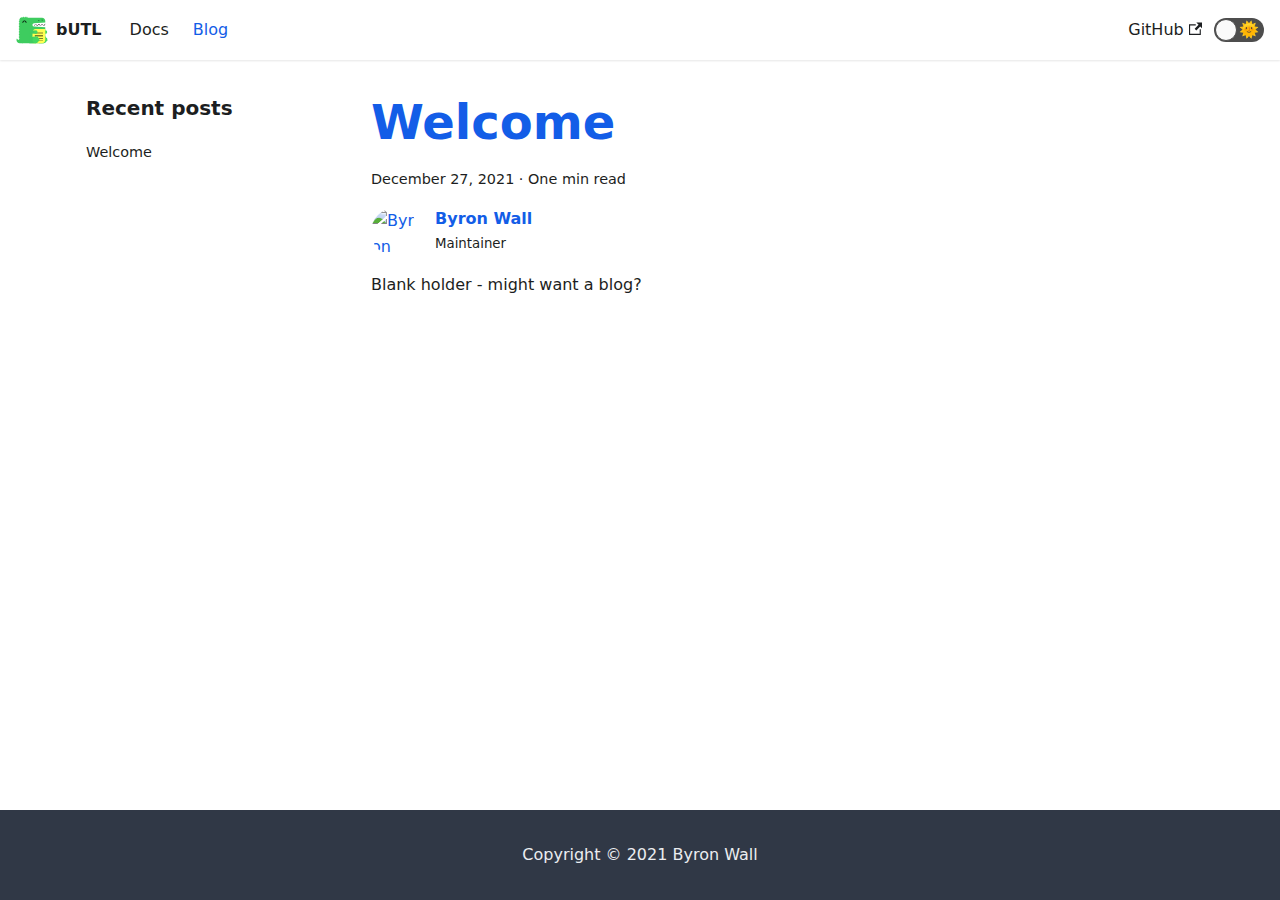
==== blog/index.html @ 8798e2ab "Deploy website - based on 4c0a4aa912190847cb10c648ff0591e5dd855aac" ====
<!doctype html>
<html lang="en" dir="ltr">
<head>
<meta charset="UTF-8">
<meta name="viewport" content="width=device-width,initial-scale=1">
<meta name="generator" content="Docusaurus v2.0.0-beta.14">
<link rel="alternate" type="application/rss+xml" href="/blog/rss.xml" title="bUTL RSS Feed">
<link rel="alternate" type="application/atom+xml" href="/blog/atom.xml" title="bUTL Atom Feed"><title data-react-helmet="true">Blog | bUTL</title><meta data-react-helmet="true" property="og:title" content="Blog | bUTL"><meta data-react-helmet="true" name="twitter:card" content="summary_large_image"><meta data-react-helmet="true" name="description" content="Blog"><meta data-react-helmet="true" property="og:description" content="Blog"><meta data-react-helmet="true" property="og:url" content="https://byronwall.github.io/blog"><meta data-react-helmet="true" name="docusaurus_locale" content="en"><meta data-react-helmet="true" name="docusaurus_tag" content="blog_posts_list"><link data-react-helmet="true" rel="icon" href="/img/favicon.ico"><link data-react-helmet="true" rel="canonical" href="https://byronwall.github.io/blog"><link data-react-helmet="true" rel="alternate" href="https://byronwall.github.io/blog" hreflang="en"><link data-react-helmet="true" rel="alternate" href="https://byronwall.github.io/blog" hreflang="x-default"><link rel="stylesheet" href="/assets/css/styles.663ff1a6.css">
<link rel="preload" href="/assets/js/runtime~main.9b7cae02.js" as="script">
<link rel="preload" href="/assets/js/main.c1f9f450.js" as="script">
</head>
<body>
<script>!function(){function t(t){document.documentElement.setAttribute("data-theme",t)}var e=function(){var t=null;try{t=localStorage.getItem("theme")}catch(t){}return t}();t(null!==e?e:"light")}()</script><div id="__docusaurus">
<div><a href="#" class="skipToContent_OuoZ">Skip to main content</a></div><nav class="navbar navbar--fixed-top"><div class="navbar__inner"><div class="navbar__items"><button aria-label="Navigation bar toggle" class="navbar__toggle clean-btn" type="button" tabindex="0"><svg width="30" height="30" viewBox="0 0 30 30" aria-hidden="true"><path stroke="currentColor" stroke-linecap="round" stroke-miterlimit="10" stroke-width="2" d="M4 7h22M4 15h22M4 23h22"></path></svg></button><a class="navbar__brand" href="/"><div class="navbar__logo"><img src="/img/logo.svg" alt="My Site Logo" class="themedImage_TMUO themedImage--light_4Vu1"><img src="/img/logo.svg" alt="My Site Logo" class="themedImage_TMUO themedImage--dark_uzRr"></div><b class="navbar__title">bUTL</b></a><a class="navbar__item navbar__link" href="/docs/bUTL">Docs</a><a aria-current="page" class="navbar__item navbar__link navbar__link--active" href="/blog">Blog</a></div><div class="navbar__items navbar__items--right"><a href="https://github.com/byronwall/bUTL" target="_blank" rel="noopener noreferrer" class="navbar__item navbar__link"><span>GitHub<svg width="13.5" height="13.5" aria-hidden="true" viewBox="0 0 24 24" class="iconExternalLink_wgqa"><path fill="currentColor" d="M21 13v10h-21v-19h12v2h-10v15h17v-8h2zm3-12h-10.988l4.035 4-6.977 7.07 2.828 2.828 6.977-7.07 4.125 4.172v-11z"></path></svg></span></a><div class="toggle_iYfV toggle_2i4l toggleDisabled_xj38"><div class="toggleTrack_t-f2" role="button" tabindex="-1"><div class="toggleTrackCheck_mk7D"><span class="toggleIcon_pHJ9">🌜</span></div><div class="toggleTrackX_dm8H"><span class="toggleIcon_pHJ9">🌞</span></div><div class="toggleTrackThumb_W6To"></div></div><input type="checkbox" class="toggleScreenReader_h9qa" aria-label="Switch between dark and light mode"></div></div></div><div role="presentation" class="navbar-sidebar__backdrop"></div></nav><div class="main-wrapper blog-wrapper blog-list-page"><div class="container margin-vert--lg"><div class="row"><aside class="col col--3"><nav class="sidebar_q+wC thin-scrollbar" aria-label="Blog recent posts navigation"><div class="sidebarItemTitle_9G5K margin-bottom--md">Recent posts</div><ul class="sidebarItemList_6T4b"><li class="sidebarItem_cjdF"><a class="sidebarItemLink_zyXk" href="/blog/welcome">Welcome</a></li></ul></nav></aside><main class="col col--7" itemscope="" itemtype="http://schema.org/Blog"><article class="margin-bottom--xl" itemprop="blogPost" itemscope="" itemtype="http://schema.org/BlogPosting"><header><h2 class="blogPostTitle_d4p0" itemprop="headline"><a itemprop="url" href="/blog/welcome">Welcome</a></h2><div class="blogPostData_-Im+ margin-vert--md"><time datetime="2021-12-27T00:00:00.000Z" itemprop="datePublished">December 27, 2021</time> · <!-- -->One min read</div><div class="row margin-top--md margin-bottom--sm"><div class="col col--6 authorCol_8c0z"><div class="avatar margin-bottom--sm"><a href="https://github.com/byronwall" target="_blank" rel="noopener noreferrer" class="avatar__photo-link avatar__photo"><img class="image_9q7L" src="https://github.com/byronwall.png" alt="Byron Wall"></a><div class="avatar__intro" itemprop="author" itemscope="" itemtype="https://schema.org/Person"><div class="avatar__name"><a href="https://github.com/byronwall" target="_blank" rel="noopener noreferrer" itemprop="url"><span itemprop="name">Byron Wall</span></a></div><small class="avatar__subtitle" itemprop="description">Maintainer</small></div></div></div></div></header><div class="markdown" itemprop="articleBody"><p>Blank holder - might want a blog?</p></div></article><nav class="pagination-nav" aria-label="Blog list page navigation"><div class="pagination-nav__item"></div><div class="pagination-nav__item pagination-nav__item--next"></div></nav></main></div></div></div><footer class="footer footer--dark"><div class="container container-fluid"><div class="footer__bottom text--center"><div class="footer__copyright">Copyright © 2021 Byron Wall</div></div></div></footer></div>
<script src="/assets/js/runtime~main.9b7cae02.js"></script>
<script src="/assets/js/main.c1f9f450.js"></script>
</body>
</html>
---- assets/css/styles.663ff1a6.css ----
.container,.row .col{padding:0 var(--ifm-spacing-horizontal);width:100%}.row .col,img{max-width:100%}.markdown>h2,.markdown>h3,.markdown>h4,.markdown>h5,.markdown>h6{margin-bottom:calc(var(--ifm-heading-vertical-rhythm-bottom)*var(--ifm-leading))}.markdown li,body{word-wrap:break-word}body,ol ol,ol ul,ul ol,ul ul{margin:0}pre,table{overflow:auto}blockquote,pre{margin:0 0 var(--ifm-spacing-vertical)}.breadcrumbs__link,.button{transition-timing-function:var(--ifm-transition-timing-default)}.button,code{vertical-align:middle}.button--outline.button--active,.button--outline:active,.button--outline:hover,:root{--ifm-button-color:var(--ifm-font-color-base-inverse)}.avatar__photo,.card,.text--truncate{overflow:hidden}.menu__link:hover,a{transition:color var(--ifm-transition-fast) var(--ifm-transition-timing-default)}.navbar__title,.text--truncate{text-overflow:ellipsis;white-space:nowrap}.button,.dropdown__link,.navbar__title,.text--truncate{white-space:nowrap}.navbar--dark,:root{--ifm-navbar-link-hover-color:var(--ifm-color-primary)}.menu,.navbar-sidebar{overflow-x:hidden}:root,html[data-theme=dark]{--ifm-color-emphasis-500:var(--ifm-color-gray-500)}.admonition-icon svg,.alert__icon svg{fill:var(--ifm-alert-foreground-color)}.toggle_iYfV,html{-webkit-tap-highlight-color:transparent}:root{--ifm-color-scheme:light;--ifm-dark-value:10%;--ifm-darker-value:15%;--ifm-darkest-value:30%;--ifm-light-value:15%;--ifm-lighter-value:30%;--ifm-lightest-value:50%;--ifm-contrast-background-value:90%;--ifm-contrast-foreground-value:70%;--ifm-contrast-background-dark-value:70%;--ifm-contrast-foreground-dark-value:90%;--ifm-color-primary:#3578e5;--ifm-color-secondary:#ebedf0;--ifm-color-success:#00a400;--ifm-color-info:#54c7ec;--ifm-color-warning:#ffba00;--ifm-color-danger:#fa383e;--ifm-color-primary-dark:#306cce;--ifm-color-primary-darker:#2d66c3;--ifm-color-primary-darkest:#2554a0;--ifm-color-primary-light:#538ce9;--ifm-color-primary-lighter:#72a1ed;--ifm-color-primary-lightest:#9abcf2;--ifm-color-primary-contrast-background:#ebf2fc;--ifm-color-primary-contrast-foreground:#102445;--ifm-color-secondary-dark:#d4d5d8;--ifm-color-secondary-darker:#c8c9cc;--ifm-color-secondary-darkest:#a4a6a8;--ifm-color-secondary-light:#eef0f2;--ifm-color-secondary-lighter:#f1f2f5;--ifm-color-secondary-lightest:#f5f6f8;--ifm-color-secondary-contrast-background:#fdfdfe;--ifm-color-secondary-contrast-foreground:#474748;--ifm-color-success-dark:#009400;--ifm-color-success-darker:#008b00;--ifm-color-success-darkest:#007300;--ifm-color-success-light:#26b226;--ifm-color-success-lighter:#4dbf4d;--ifm-color-success-lightest:#80d280;--ifm-color-success-contrast-background:#e6f6e6;--ifm-color-success-contrast-foreground:#003100;--ifm-color-info-dark:#4cb3d4;--ifm-color-info-darker:#47a9c9;--ifm-color-info-darkest:#3b8ba5;--ifm-color-info-light:#6ecfef;--ifm-color-info-lighter:#87d8f2;--ifm-color-info-lightest:#aae3f6;--ifm-color-info-contrast-background:#eef9fd;--ifm-color-info-contrast-foreground:#193c47;--ifm-color-warning-dark:#e6a700;--ifm-color-warning-darker:#d99e00;--ifm-color-warning-darkest:#b38200;--ifm-color-warning-light:#ffc426;--ifm-color-warning-lighter:#ffcf4d;--ifm-color-warning-lightest:#ffdd80;--ifm-color-warning-contrast-background:#fff8e6;--ifm-color-warning-contrast-foreground:#4d3800;--ifm-color-danger-dark:#e13238;--ifm-color-danger-darker:#d53035;--ifm-color-danger-darkest:#af272b;--ifm-color-danger-light:#fb565b;--ifm-color-danger-lighter:#fb7478;--ifm-color-danger-lightest:#fd9c9f;--ifm-color-danger-contrast-background:#ffebec;--ifm-color-danger-contrast-foreground:#4b1113;--ifm-color-white:#fff;--ifm-color-black:#000;--ifm-color-gray-0:var(--ifm-color-white);--ifm-color-gray-100:#f5f6f7;--ifm-color-gray-200:#ebedf0;--ifm-color-gray-300:#dadde1;--ifm-color-gray-400:#ccd0d5;--ifm-color-gray-500:#bec3c9;--ifm-color-gray-600:#8d949e;--ifm-color-gray-700:#606770;--ifm-color-gray-800:#444950;--ifm-color-gray-900:#1c1e21;--ifm-color-gray-1000:var(--ifm-color-black);--ifm-color-emphasis-0:var(--ifm-color-gray-0);--ifm-color-emphasis-100:var(--ifm-color-gray-100);--ifm-color-emphasis-200:var(--ifm-color-gray-200);--ifm-color-emphasis-300:var(--ifm-color-gray-300);--ifm-color-emphasis-400:var(--ifm-color-gray-400);--ifm-color-emphasis-600:var(--ifm-color-gray-600);--ifm-color-emphasis-700:var(--ifm-color-gray-700);--ifm-color-emphasis-800:var(--ifm-color-gray-800);--ifm-color-emphasis-900:var(--ifm-color-gray-900);--ifm-color-emphasis-1000:var(--ifm-color-gray-1000);--ifm-color-content:var(--ifm-color-emphasis-900);--ifm-color-content-inverse:var(--ifm-color-emphasis-0);--ifm-color-content-secondary:#525860;--ifm-background-color:transparent;--ifm-background-surface-color:var(--ifm-color-content-inverse);--ifm-global-border-width:1px;--ifm-global-radius:0.4rem;--ifm-hover-overlay:rgba(0,0,0,.05);--ifm-font-color-base:var(--ifm-color-content);--ifm-font-color-base-inverse:var(--ifm-color-content-inverse);--ifm-font-color-secondary:var(--ifm-color-content-secondary);--ifm-font-family-base:system-ui,-apple-system,Segoe UI,Roboto,Ubuntu,Cantarell,Noto Sans,sans-serif,BlinkMacSystemFont,"Segoe UI",Helvetica,Arial,sans-serif,"Apple Color Emoji","Segoe UI Emoji","Segoe UI Symbol";--ifm-font-family-monospace:SFMono-Regular,Menlo,Monaco,Consolas,"Liberation Mono","Courier New",monospace;--ifm-font-size-base:100%;--ifm-font-weight-light:300;--ifm-font-weight-normal:400;--ifm-font-weight-semibold:500;--ifm-font-weight-bold:700;--ifm-font-weight-base:var(--ifm-font-weight-normal);--ifm-line-height-base:1.65;--ifm-global-spacing:1rem;--ifm-spacing-vertical:var(--ifm-global-spacing);--ifm-spacing-horizontal:var(--ifm-global-spacing);--ifm-transition-fast:200ms;--ifm-transition-slow:400ms;--ifm-transition-timing-default:cubic-bezier(0.08,0.52,0.52,1);--ifm-global-shadow-lw:0 1px 2px 0 rgba(0,0,0,.1);--ifm-global-shadow-md:0 5px 40px rgba(0,0,0,.2);--ifm-global-shadow-tl:0 12px 28px 0 rgba(0,0,0,.2),0 2px 4px 0 rgba(0,0,0,.1);--ifm-z-index-dropdown:2;--ifm-z-index-fixed:3;--ifm-z-index-overlay:4;--ifm-container-width:1140px;--ifm-container-width-xl:1320px;--ifm-code-background:#f6f7f8;--ifm-code-border-radius:var(--ifm-global-radius);--ifm-code-font-size:90%;--ifm-code-padding-horizontal:0.1rem;--ifm-code-padding-vertical:0.1rem;--ifm-pre-background:var(--ifm-color-emphasis-100);--ifm-pre-border-radius:var(--ifm-code-border-radius);--ifm-pre-color:inherit;--ifm-pre-line-height:1.45;--ifm-pre-padding:1rem;--ifm-heading-color:inherit;--ifm-heading-margin-top:0;--ifm-heading-margin-bottom:var(--ifm-spacing-vertical);--ifm-heading-font-family:var(--ifm-font-family-base);--ifm-heading-font-weight:var(--ifm-font-weight-bold);--ifm-heading-line-height:1.25;--ifm-h1-font-size:2rem;--ifm-h2-font-size:1.5rem;--ifm-h3-font-size:1.25rem;--ifm-h4-font-size:1rem;--ifm-h5-font-size:0.875rem;--ifm-h6-font-size:0.85rem;--ifm-image-alignment-padding:1.25rem;--ifm-leading-desktop:1.25;--ifm-leading:calc(var(--ifm-leading-desktop)*1rem);--ifm-list-left-padding:2rem;--ifm-list-margin:1rem;--ifm-list-item-margin:0.25rem;--ifm-list-paragraph-margin:1rem;--ifm-table-cell-padding:0.75rem;--ifm-table-background:transparent;--ifm-table-stripe-background:var(--ifm-color-emphasis-100);--ifm-table-border-width:1px;--ifm-table-border-color:var(--ifm-color-emphasis-300);--ifm-table-head-background:inherit;--ifm-table-head-color:inherit;--ifm-table-head-font-weight:var(--ifm-font-weight-bold);--ifm-table-cell-color:inherit;--ifm-link-color:var(--ifm-color-primary);--ifm-link-decoration:none;--ifm-link-hover-color:var(--ifm-link-color);--ifm-link-hover-decoration:underline;--ifm-paragraph-margin-bottom:var(--ifm-leading);--ifm-blockquote-font-size:var(--ifm-font-size-base);--ifm-blockquote-border-left-width:2px;--ifm-blockquote-padding-horizontal:var(--ifm-spacing-horizontal);--ifm-blockquote-padding-vertical:0;--ifm-blockquote-shadow:none;--ifm-blockquote-color:var(--ifm-color-emphasis-800);--ifm-blockquote-border-color:var(--ifm-color-emphasis-300);--ifm-hr-border-color:var(--ifm-color-emphasis-500);--ifm-hr-border-width:1px;--ifm-hr-margin-vertical:1.5rem;--ifm-scrollbar-size:7px;--ifm-scrollbar-track-background-color:#f1f1f1;--ifm-scrollbar-thumb-background-color:silver;--ifm-scrollbar-thumb-hover-background-color:#a7a7a7;--ifm-alert-background-color:inherit;--ifm-alert-border-color:inherit;--ifm-alert-border-radius:var(--ifm-global-radius);--ifm-alert-border-width:0px;--ifm-alert-border-left-width:5px;--ifm-alert-color:var(--ifm-font-color-base);--ifm-alert-padding-horizontal:var(--ifm-spacing-horizontal);--ifm-alert-padding-vertical:var(--ifm-spacing-vertical);--ifm-alert-shadow:var(--ifm-global-shadow-lw);--ifm-avatar-intro-margin:1rem;--ifm-avatar-intro-alignment:inherit;--ifm-avatar-photo-size-sm:2rem;--ifm-avatar-photo-size-md:3rem;--ifm-avatar-photo-size-lg:4rem;--ifm-avatar-photo-size-xl:6rem;--ifm-badge-background-color:inherit;--ifm-badge-border-color:inherit;--ifm-badge-border-radius:var(--ifm-global-radius);--ifm-badge-border-width:var(--ifm-global-border-width);--ifm-badge-color:var(--ifm-color-white);--ifm-badge-padding-horizontal:calc(var(--ifm-spacing-horizontal)*0.5);--ifm-badge-padding-vertical:calc(var(--ifm-spacing-vertical)*0.25);--ifm-breadcrumb-border-radius:1.5rem;--ifm-breadcrumb-spacing:0.0625rem;--ifm-breadcrumb-color-active:var(--ifm-color-primary);--ifm-breadcrumb-item-background-active:var(--ifm-hover-overlay);--ifm-breadcrumb-padding-horizontal:1rem;--ifm-breadcrumb-padding-vertical:0.5rem;--ifm-breadcrumb-size-multiplier:1;--ifm-breadcrumb-separator:url('data:image/svg+xml;utf8,<svg xmlns="http://www.w3.org/2000/svg" x="0px" y="0px" viewBox="0 0 256 256"><g><g><polygon points="79.093,0 48.907,30.187 146.72,128 48.907,225.813 79.093,256 207.093,128"/></g></g><g></g><g></g><g></g><g></g><g></g><g></g><g></g><g></g><g></g><g></g><g></g><g></g><g></g><g></g><g></g></svg>');--ifm-breadcrumb-separator-filter:none;--ifm-breadcrumb-separator-size:0.5rem;--ifm-breadcrumb-separator-size-multiplier:1.25;--ifm-button-background-color:inherit;--ifm-button-border-color:var(--ifm-button-background-color);--ifm-button-border-width:var(--ifm-global-border-width);--ifm-button-font-weight:var(--ifm-font-weight-bold);--ifm-button-padding-horizontal:1.5rem;--ifm-button-padding-vertical:0.375rem;--ifm-button-size-multiplier:1;--ifm-button-transition-duration:var(--ifm-transition-fast);--ifm-button-border-radius:calc(var(--ifm-global-radius)*var(--ifm-button-size-multiplier));--ifm-button-group-margin:2px;--ifm-card-background-color:var(--ifm-background-surface-color);--ifm-card-border-radius:calc(var(--ifm-global-radius)*2);--ifm-card-horizontal-spacing:var(--ifm-global-spacing);--ifm-card-vertical-spacing:var(--ifm-global-spacing);--ifm-toc-border-color:var(--ifm-color-emphasis-300);--ifm-toc-link-color:var(--ifm-color-content-secondary);--ifm-toc-padding-vertical:0.5rem;--ifm-toc-padding-horizontal:0.5rem;--ifm-dropdown-background-color:var(--ifm-background-surface-color);--ifm-dropdown-font-weight:var(--ifm-font-weight-semibold);--ifm-dropdown-link-color:var(--ifm-font-color-base);--ifm-dropdown-hover-background-color:var(--ifm-hover-overlay);--ifm-footer-background-color:var(--ifm-color-emphasis-100);--ifm-footer-color:inherit;--ifm-footer-link-color:var(--ifm-color-emphasis-700);--ifm-footer-link-hover-color:var(--ifm-color-primary);--ifm-footer-link-horizontal-spacing:0.5rem;--ifm-footer-padding-horizontal:calc(var(--ifm-spacing-horizontal)*2);--ifm-footer-padding-vertical:calc(var(--ifm-spacing-vertical)*2);--ifm-footer-title-color:inherit;--ifm-hero-background-color:var(--ifm-background-surface-color);--ifm-hero-text-color:var(--ifm-color-emphasis-800);--ifm-menu-color:var(--ifm-color-emphasis-700);--ifm-menu-color-active:var(--ifm-color-primary);--ifm-menu-color-background-active:var(--ifm-hover-overlay);--ifm-menu-color-background-hover:var(--ifm-hover-overlay);--ifm-menu-link-padding-horizontal:1rem;--ifm-menu-link-padding-vertical:0.375rem;--ifm-menu-link-sublist-icon:url('data:image/svg+xml;utf8,<svg xmlns="http://www.w3.org/2000/svg" width="16px" height="16px" viewBox="0 0 24 24"><path fill="rgba(0,0,0,0.5)" d="M7.41 15.41L12 10.83l4.59 4.58L18 14l-6-6-6 6z"></path></svg>');--ifm-menu-link-sublist-icon-filter:none;--ifm-navbar-background-color:var(--ifm-background-surface-color);--ifm-navbar-height:3.75rem;--ifm-navbar-item-padding-horizontal:0.75rem;--ifm-navbar-item-padding-vertical:0.25rem;--ifm-navbar-link-color:var(--ifm-font-color-base);--ifm-navbar-link-active-color:var(--ifm-link-color);--ifm-navbar-padding-horizontal:var(--ifm-spacing-horizontal);--ifm-navbar-padding-vertical:calc(var(--ifm-spacing-vertical)*0.5);--ifm-navbar-shadow:var(--ifm-global-shadow-lw);--ifm-navbar-search-input-background-color:var(--ifm-color-emphasis-200);--ifm-navbar-search-input-color:var(--ifm-color-emphasis-800);--ifm-navbar-search-input-placeholder-color:var(--ifm-color-emphasis-500);--ifm-navbar-search-input-icon:url('data:image/svg+xml;utf8,<svg fill="currentColor" xmlns="http://www.w3.org/2000/svg" viewBox="0 0 16 16" height="16px" width="16px"><path d="M6.02945,10.20327a4.17382,4.17382,0,1,1,4.17382-4.17382A4.15609,4.15609,0,0,1,6.02945,10.20327Zm9.69195,4.2199L10.8989,9.59979A5.88021,5.88021,0,0,0,12.058,6.02856,6.00467,6.00467,0,1,0,9.59979,10.8989l4.82338,4.82338a.89729.89729,0,0,0,1.29912,0,.89749.89749,0,0,0-.00087-1.29909Z" /></svg>');--ifm-navbar-sidebar-width:83vw;--ifm-pagination-border-radius:calc(var(--ifm-global-radius)*var(--ifm-pagination-size-multiplier));--ifm-pagination-color-active:var(--ifm-color-primary);--ifm-pagination-font-size:1rem;--ifm-pagination-item-active-background:var(--ifm-hover-overlay);--ifm-pagination-page-spacing:0.0625rem;--ifm-pagination-padding-horizontal:calc(var(--ifm-spacing-horizontal)*1);--ifm-pagination-padding-vertical:calc(var(--ifm-spacing-vertical)*0.25);--ifm-pagination-size-multiplier:1;--ifm-pagination-nav-border-radius:var(--ifm-global-radius);--ifm-pagination-nav-color-hover:var(--ifm-color-primary);--ifm-pills-color-active:var(--ifm-color-primary);--ifm-pills-color-background-active:var(--ifm-hover-overlay);--ifm-pills-spacing:0.0625rem;--ifm-tabs-color:var(--ifm-font-color-secondary);--ifm-tabs-color-active:var(--ifm-color-primary);--ifm-tabs-color-active-border:var(--ifm-tabs-color-active);--ifm-tabs-padding-horizontal:1rem;--ifm-tabs-padding-vertical:1rem;--ifm-tabs-spacing:0.0625rem;--ifm-color-primary:#135de7;--ifm-color-primary-dark:#0f4cbd;--ifm-color-primary-darker:#0b398e;--ifm-color-primary-darkest:#08265e;--ifm-color-primary-light:#427ff0;--ifm-color-primary-lighter:#719ff4;--ifm-color-primary-lightest:#a1bff7;--ifm-code-font-size:95%;--docusaurus-announcement-bar-height:auto;--collapse-button-bg-color-dark:#2e333a;--docusaurus-tag-list-border:var(--ifm-color-emphasis-300);--doc-sidebar-width:300px;--doc-sidebar-hidden-width:30px}.badge--danger,.badge--info,.badge--primary,.badge--secondary,.badge--success,.badge--warning{--ifm-badge-border-color:var(--ifm-badge-background-color)}.button--link,.button--outline{--ifm-button-background-color:transparent}*{box-sizing:border-box}html{-webkit-font-smoothing:antialiased;text-rendering:optimizelegibility;-webkit-text-size-adjust:100%;text-size-adjust:100%;background-color:var(--ifm-background-color);color:var(--ifm-font-color-base);color-scheme:var(--ifm-color-scheme);font:var(--ifm-font-size-base)/var(--ifm-line-height-base) var(--ifm-font-family-base)}iframe{border:0;color-scheme:auto}.container{margin:0 auto;max-width:var(--ifm-container-width)}.padding-bottom--none,.padding-vert--none{padding-bottom:0!important}.padding-top--none,.padding-vert--none{padding-top:0!important}.padding-horiz--none,.padding-left--none{padding-left:0!important}.padding-horiz--none,.padding-right--none{padding-right:0!important}.container--fluid{max-width:inherit}.row{display:flex;flex-direction:row;flex-wrap:wrap;margin:0 calc(var(--ifm-spacing-horizontal)*-1)}.margin-bottom--none,.margin-vert--none,.markdown>:last-child{margin-bottom:0!important}.margin-top--none,.margin-vert--none{margin-top:0!important}.row .col{--ifm-col-width:100%;flex:1 0;margin-left:0}.row .col[class*=col--]{flex:0 0 var(--ifm-col-width);max-width:var(--ifm-col-width)}.row .col.col--1{--ifm-col-width:8.33333%}.row .col.col--offset-1{margin-left:8.33333%}.row .col.col--2{--ifm-col-width:16.66667%}.row .col.col--offset-2{margin-left:16.66667%}.row .col.col--3{--ifm-col-width:25%}.row .col.col--offset-3{margin-left:25%}.row .col.col--4{--ifm-col-width:33.33333%}.row .col.col--offset-4{margin-left:33.33333%}.row .col.col--5{--ifm-col-width:41.66667%}.row .col.col--offset-5{margin-left:41.66667%}.row .col.col--6{--ifm-col-width:50%}.row .col.col--offset-6{margin-left:50%}.row .col.col--7{--ifm-col-width:58.33333%}.row .col.col--offset-7{margin-left:58.33333%}.row .col.col--8{--ifm-col-width:66.66667%}.row .col.col--offset-8{margin-left:66.66667%}.row .col.col--9{--ifm-col-width:75%}.row .col.col--offset-9{margin-left:75%}.row .col.col--10{--ifm-col-width:83.33333%}.row .col.col--offset-10{margin-left:83.33333%}.row .col.col--11{--ifm-col-width:91.66667%}.row .col.col--offset-11{margin-left:91.66667%}.row .col.col--12{--ifm-col-width:100%}.row .col.col--offset-12{margin-left:100%}.row--no-gutters{margin-left:0;margin-right:0}.margin-horiz--none,.margin-left--none{margin-left:0!important}.margin-horiz--none,.margin-right--none{margin-right:0!important}.row--no-gutters>.col{padding-left:0;padding-right:0}.row--align-top{align-items:flex-start}.row--align-bottom{align-items:flex-end}.row--align-center{align-items:center}.row--align-stretch{align-items:stretch}.row--align-baseline{align-items:baseline}.margin--none{margin:0!important}.margin-bottom--xs,.margin-vert--xs{margin-bottom:.25rem!important}.margin-top--xs,.margin-vert--xs{margin-top:.25rem!important}.margin-horiz--xs,.margin-left--xs{margin-left:.25rem!important}.margin-horiz--xs,.margin-right--xs{margin-right:.25rem!important}.margin--xs{margin:.25rem!important}.margin-bottom--sm,.margin-vert--sm{margin-bottom:.5rem!important}.margin-top--sm,.margin-vert--sm{margin-top:.5rem!important}.margin-horiz--sm,.margin-left--sm{margin-left:.5rem!important}.margin-horiz--sm,.margin-right--sm{margin-right:.5rem!important}.margin--sm{margin:.5rem!important}.margin-bottom--md,.margin-vert--md{margin-bottom:1rem!important}.margin-top--md,.margin-vert--md{margin-top:1rem!important}.margin-horiz--md,.margin-left--md{margin-left:1rem!important}.margin-horiz--md,.margin-right--md{margin-right:1rem!important}.margin--md{margin:1rem!important}.margin-bottom--lg,.margin-vert--lg{margin-bottom:2rem!important}.margin-top--lg,.margin-vert--lg{margin-top:2rem!important}.margin-horiz--lg,.margin-left--lg{margin-left:2rem!important}.margin-horiz--lg,.margin-right--lg{margin-right:2rem!important}.margin--lg{margin:2rem!important}.margin-bottom--xl,.margin-vert--xl{margin-bottom:5rem!important}.margin-top--xl,.margin-vert--xl{margin-top:5rem!important}.margin-horiz--xl,.margin-left--xl{margin-left:5rem!important}.margin-horiz--xl,.margin-right--xl{margin-right:5rem!important}.margin--xl{margin:5rem!important}.padding--none{padding:0!important}.padding-bottom--xs,.padding-vert--xs{padding-bottom:.25rem!important}.padding-top--xs,.padding-vert--xs{padding-top:.25rem!important}.padding-horiz--xs,.padding-left--xs{padding-left:.25rem!important}.padding-horiz--xs,.padding-right--xs{padding-right:.25rem!important}.padding--xs{padding:.25rem!important}.padding-bottom--sm,.padding-vert--sm{padding-bottom:.5rem!important}.padding-top--sm,.padding-vert--sm{padding-top:.5rem!important}.padding-horiz--sm,.padding-left--sm{padding-left:.5rem!important}.padding-horiz--sm,.padding-right--sm{padding-right:.5rem!important}.padding--sm{padding:.5rem!important}.padding-bottom--md,.padding-vert--md{padding-bottom:1rem!important}.padding-top--md,.padding-vert--md{padding-top:1rem!important}.padding-horiz--md,.padding-left--md{padding-left:1rem!important}.padding-horiz--md,.padding-right--md{padding-right:1rem!important}.padding--md{padding:1rem!important}.padding-bottom--lg,.padding-vert--lg{padding-bottom:2rem!important}.padding-top--lg,.padding-vert--lg{padding-top:2rem!important}.padding-horiz--lg,.padding-left--lg{padding-left:2rem!important}.padding-horiz--lg,.padding-right--lg{padding-right:2rem!important}.padding--lg{padding:2rem!important}.padding-bottom--xl,.padding-vert--xl{padding-bottom:5rem!important}.padding-top--xl,.padding-vert--xl{padding-top:5rem!important}.padding-horiz--xl,.padding-left--xl{padding-left:5rem!important}.padding-horiz--xl,.padding-right--xl{padding-right:5rem!important}.padding--xl{padding:5rem!important}code{background-color:var(--ifm-code-background);border:.1rem solid rgba(0,0,0,.1);border-radius:var(--ifm-code-border-radius);font-family:var(--ifm-font-family-monospace);font-size:var(--ifm-code-font-size);padding:var(--ifm-code-padding-vertical) var(--ifm-code-padding-horizontal)}a code{color:inherit}pre{background-color:var(--ifm-pre-background);border-radius:var(--ifm-pre-border-radius);color:var(--ifm-pre-color);font:var(--ifm-code-font-size)/var(--ifm-pre-line-height) var(--ifm-font-family-monospace);padding:var(--ifm-pre-padding)}pre code{background-color:transparent;border:none;font-size:100%;line-height:inherit;padding:0}kbd{background-color:var(--ifm-color-emphasis-0);border:1px solid var(--ifm-color-emphasis-400);border-radius:.2rem;box-shadow:inset 0 -1px 0 var(--ifm-color-emphasis-400);color:var(--ifm-color-emphasis-800);font:80% var(--ifm-font-family-monospace);padding:.15rem .3rem}h1,h2,h3,h4,h5,h6{color:var(--ifm-heading-color);font-family:var(--ifm-heading-font-family);font-weight:var(--ifm-heading-font-weight);line-height:var(--ifm-heading-line-height);margin:var(--ifm-heading-margin-top) 0 var(--ifm-heading-margin-bottom) 0}h1{font-size:var(--ifm-h1-font-size)}h2{font-size:var(--ifm-h2-font-size)}h3{font-size:var(--ifm-h3-font-size)}h4{font-size:var(--ifm-h4-font-size)}h5{font-size:var(--ifm-h5-font-size)}h6{font-size:var(--ifm-h6-font-size)}img[align=right]{padding-left:var(--image-alignment-padding)}img[align=left]{padding-right:var(--image-alignment-padding)}.markdown{--ifm-h1-vertical-rhythm-top:3;--ifm-h2-vertical-rhythm-top:2;--ifm-h3-vertical-rhythm-top:1.5;--ifm-heading-vertical-rhythm-top:1.25;--ifm-h1-vertical-rhythm-bottom:1.25;--ifm-heading-vertical-rhythm-bottom:1}.markdown:after,.markdown:before{content:"";display:table}.markdown:after{clear:both}.markdown h1:first-child{--ifm-h1-font-size:3rem;margin-bottom:calc(var(--ifm-h1-vertical-rhythm-bottom)*var(--ifm-leading))}.markdown>h2{--ifm-h2-font-size:2rem;margin-top:calc(var(--ifm-h2-vertical-rhythm-top)*var(--ifm-leading))}.markdown>h3{--ifm-h3-font-size:1.5rem;margin-top:calc(var(--ifm-h3-vertical-rhythm-top)*var(--ifm-leading))}.markdown>h4,.markdown>h5,.markdown>h6{margin-top:calc(var(--ifm-heading-vertical-rhythm-top)*var(--ifm-leading))}.markdown>p,.markdown>pre,.markdown>ul{margin-bottom:var(--ifm-leading)}.markdown li>p{margin-top:var(--ifm-list-paragraph-margin)}.markdown li+li{margin-top:var(--ifm-list-item-margin)}ol,ul{margin:0 0 var(--ifm-list-margin);padding-left:var(--ifm-list-left-padding)}ol ol,ul ol{list-style-type:lower-roman}ol ol ol,ol ul ol,ul ol ol,ul ul ol{list-style-type:lower-alpha}table{border-collapse:collapse;display:block;margin-bottom:var(--ifm-spacing-vertical)}table thead tr{border-bottom:2px solid var(--ifm-table-border-color)}table tr{background-color:var(--ifm-table-background);border-top:var(--ifm-table-border-width) solid var(--ifm-table-border-color)}table tr:nth-child(2n){background-color:var(--ifm-table-stripe-background)}table td,table th{border:var(--ifm-table-border-width) solid var(--ifm-table-border-color);padding:var(--ifm-table-cell-padding)}table th{background-color:var(--ifm-table-head-background);color:var(--ifm-table-head-color);font-weight:var(--ifm-table-head-font-weight)}table td{color:var(--ifm-table-cell-color)}strong{font-weight:var(--ifm-font-weight-bold)}a{color:var(--ifm-link-color);text-decoration:var(--ifm-link-decoration)}a:hover{color:var(--ifm-link-hover-color);text-decoration:var(--ifm-link-hover-decoration)}.breadcrumbs__link:hover,.button:hover,.text--no-decoration,.text--no-decoration:hover,a:not([href]){text-decoration:none}p{margin:0 0 var(--ifm-paragraph-margin-bottom)}blockquote{border-left-width:0;border:0 solid var(--ifm-blockquote-border-color);border-left:var(--ifm-blockquote-border-left-width) solid var(--ifm-blockquote-border-color);box-shadow:var(--ifm-blockquote-shadow);color:var(--ifm-blockquote-color);font-size:var(--ifm-blockquote-font-size);padding:var(--ifm-blockquote-padding-vertical) var(--ifm-blockquote-padding-horizontal)}blockquote>:first-child{margin-top:0}blockquote>:last-child{margin-bottom:0}hr{border:var(--ifm-hr-border-width) solid var(--ifm-hr-border-color);margin:var(--ifm-hr-margin-vertical) 0}.shadow--lw{box-shadow:var(--ifm-global-shadow-lw)!important}.shadow--md{box-shadow:var(--ifm-global-shadow-md)!important}.shadow--tl{box-shadow:var(--ifm-global-shadow-tl)!important}.text--primary{color:var(--ifm-color-primary)}.text--secondary{color:var(--ifm-color-secondary)}.text--success{color:var(--ifm-color-success)}.text--info{color:var(--ifm-color-info)}.text--warning{color:var(--ifm-color-warning)}.text--danger{color:var(--ifm-color-danger)}.text--center{text-align:center}.text--left{text-align:left}.text--justify{text-align:justify}.text--right{text-align:right}.text--capitalize{text-transform:capitalize}.text--lowercase{text-transform:lowercase}.admonition h5,.alert__heading,.text--uppercase{text-transform:uppercase}.text--light{font-weight:var(--ifm-font-weight-light)}.text--normal{font-weight:var(--ifm-font-weight-normal)}.text--semibold{font-weight:var(--ifm-font-weight-semibold)}.text--bold{font-weight:var(--ifm-font-weight-bold)}.text--italic{font-style:italic}.text--break{word-wrap:break-word!important;word-break:break-word!important}.clean-btn{background:none;border:none;color:inherit;cursor:pointer;font-family:inherit;padding:0}.alert,.alert .close{color:var(--ifm-alert-foreground-color)}.alert--primary{--ifm-alert-background-color:var(--ifm-color-primary-contrast-background);--ifm-alert-background-color-highlight:rgba(53,120,229,.15);--ifm-alert-foreground-color:var(--ifm-color-primary-contrast-foreground);--ifm-alert-border-color:var(--ifm-color-primary-dark)}.alert--secondary{--ifm-alert-background-color:var(--ifm-color-secondary-contrast-background);--ifm-alert-background-color-highlight:rgba(235,237,240,.15);--ifm-alert-foreground-color:var(--ifm-color-secondary-contrast-foreground);--ifm-alert-border-color:var(--ifm-color-secondary-dark)}.alert--success{--ifm-alert-background-color:var(--ifm-color-success-contrast-background);--ifm-alert-background-color-highlight:rgba(0,164,0,.15);--ifm-alert-foreground-color:var(--ifm-color-success-contrast-foreground);--ifm-alert-border-color:var(--ifm-color-success-dark)}.alert--info{--ifm-alert-background-color:var(--ifm-color-info-contrast-background);--ifm-alert-background-color-highlight:rgba(84,199,236,.15);--ifm-alert-foreground-color:var(--ifm-color-info-contrast-foreground);--ifm-alert-border-color:var(--ifm-color-info-dark)}.alert--warning{--ifm-alert-background-color:var(--ifm-color-warning-contrast-background);--ifm-alert-background-color-highlight:rgba(255,186,0,.15);--ifm-alert-foreground-color:var(--ifm-color-warning-contrast-foreground);--ifm-alert-border-color:var(--ifm-color-warning-dark)}.alert--danger{--ifm-alert-background-color:var(--ifm-color-danger-contrast-background);--ifm-alert-background-color-highlight:rgba(250,56,62,.15);--ifm-alert-foreground-color:var(--ifm-color-danger-contrast-foreground);--ifm-alert-border-color:var(--ifm-color-danger-dark)}.alert{--ifm-code-background:var(--ifm-alert-background-color-highlight);--ifm-link-color:var(--ifm-alert-foreground-color);--ifm-link-hover-color:var(--ifm-alert-foreground-color);--ifm-link-decoration:underline;--ifm-tabs-color:var(--ifm-alert-foreground-color);--ifm-tabs-color-active:var(--ifm-alert-foreground-color);--ifm-tabs-color-active-border:var(--ifm-alert-border-color);background-color:var(--ifm-alert-background-color);border-left-width:var(--ifm-alert-border-width);border:var(--ifm-alert-border-width) solid var(--ifm-alert-border-color);border-left:var(--ifm-alert-border-left-width) solid var(--ifm-alert-border-color);border-radius:var(--ifm-alert-border-radius);box-shadow:var(--ifm-alert-shadow);padding:var(--ifm-alert-padding-vertical) var(--ifm-alert-padding-horizontal)}.alert__heading{align-items:center;display:flex;font:700 var(--ifm-h5-font-size)/var(--ifm-heading-line-height) var(--ifm-heading-font-family);margin-bottom:.5rem}.alert__icon{display:inline-flex;margin-right:.4em}.alert__icon svg{stroke:var(--ifm-alert-foreground-color);stroke-width:0}.alert .close{margin:calc(var(--ifm-alert-padding-vertical)*-1) calc(var(--ifm-alert-padding-horizontal)*-1) 0 0;opacity:.75}.alert .close:focus,.alert .close:hover{opacity:1}.alert a{-webkit-text-decoration-color:var(--ifm-alert-border-color);text-decoration-color:var(--ifm-alert-border-color)}.alert a:hover{text-decoration-thickness:2px}.avatar,.navbar,.navbar>.container,.navbar>.container-fluid{display:flex}.avatar__photo-link,.tocCollapsibleContent_0dom a{display:block}.avatar__photo{border-radius:50%;height:var(--ifm-avatar-photo-size-md);width:var(--ifm-avatar-photo-size-md)}.avatar__photo--sm{height:var(--ifm-avatar-photo-size-sm);width:var(--ifm-avatar-photo-size-sm)}.avatar__photo--lg{height:var(--ifm-avatar-photo-size-lg);width:var(--ifm-avatar-photo-size-lg)}.avatar__photo--xl{height:var(--ifm-avatar-photo-size-xl);width:var(--ifm-avatar-photo-size-xl)}.card--full-height,.navbar__logo img,body,html{height:100%}.avatar__photo+.avatar__intro{margin-left:var(--ifm-avatar-intro-margin)}.avatar__intro{display:flex;flex:1 1;flex-direction:column;justify-content:center;text-align:var(--ifm-avatar-intro-alignment)}.badge,.breadcrumbs__item,.breadcrumbs__link,.button,.dropdown>.navbar__link:after{display:inline-block}.avatar__name{font:700 var(--ifm-h4-font-size)/var(--ifm-heading-line-height) var(--ifm-font-family-base)}.avatar__subtitle{margin-top:.25rem}.avatar--vertical{--ifm-avatar-intro-alignment:center;--ifm-avatar-intro-margin:0.5rem;align-items:center;flex-direction:column}.avatar--vertical .avatar__intro{margin-left:0}.badge{background-color:var(--ifm-badge-background-color);border:var(--ifm-badge-border-width) solid var(--ifm-badge-border-color);border-radius:var(--ifm-badge-border-radius);color:var(--ifm-badge-color);font-size:75%;font-weight:var(--ifm-font-weight-bold);line-height:1;padding:var(--ifm-badge-padding-vertical) var(--ifm-badge-padding-horizontal)}.badge--primary{--ifm-badge-background-color:var(--ifm-color-primary)}.badge--secondary{--ifm-badge-background-color:var(--ifm-color-secondary);color:var(--ifm-color-black)}.badge--success{--ifm-badge-background-color:var(--ifm-color-success)}.badge--info{--ifm-badge-background-color:var(--ifm-color-info)}.badge--warning{--ifm-badge-background-color:var(--ifm-color-warning)}.badge--danger{--ifm-badge-background-color:var(--ifm-color-danger)}.breadcrumbs{margin-bottom:0;padding-left:0}.breadcrumbs__item:not(:first-child){margin-left:var(--ifm-breadcrumb-spacing)}.breadcrumbs__item:not(:last-child){margin-right:var(--ifm-breadcrumb-spacing)}.breadcrumbs__item:not(:last-child):after{background:var(--ifm-breadcrumb-separator) center;content:" ";display:inline-block;filter:var(--ifm-breadcrumb-separator-filter);height:calc(var(--ifm-breadcrumb-separator-size)*var(--ifm-breadcrumb-size-multiplier)*var(--ifm-breadcrumb-separator-size-multiplier));margin:0 .5rem;opacity:.5;width:calc(var(--ifm-breadcrumb-separator-size)*var(--ifm-breadcrumb-size-multiplier)*var(--ifm-breadcrumb-separator-size-multiplier))}.breadcrumbs__item--active .breadcrumbs__link{color:var(--ifm-breadcrumb-color-active)}.breadcrumbs__item--active .breadcrumbs__link,.breadcrumbs__item:not(.breadcrumbs__item--active):hover .breadcrumbs__link{background:var(--ifm-breadcrumb-item-background-active)}.breadcrumbs__link{border-radius:var(--ifm-breadcrumb-border-radius);color:var(--ifm-font-color-base);font-size:calc(1rem*var(--ifm-breadcrumb-size-multiplier));padding:calc(var(--ifm-breadcrumb-padding-vertical)*var(--ifm-breadcrumb-size-multiplier)) calc(var(--ifm-breadcrumb-padding-horizontal)*var(--ifm-breadcrumb-size-multiplier));transition-duration:var(--ifm-transition-fast);transition-property:background,color}.breadcrumbs--sm{--ifm-breadcrumb-size-multiplier:0.8}.breadcrumbs--lg{--ifm-breadcrumb-size-multiplier:1.2}.button{background-color:var(--ifm-button-background-color);border:var(--ifm-button-border-width) solid var(--ifm-button-border-color);border-radius:var(--ifm-button-border-radius);cursor:pointer;font-size:calc(.875rem*var(--ifm-button-size-multiplier));font-weight:var(--ifm-button-font-weight);line-height:1.5;padding:calc(var(--ifm-button-padding-vertical)*var(--ifm-button-size-multiplier)) calc(var(--ifm-button-padding-horizontal)*var(--ifm-button-size-multiplier));text-align:center;transition-duration:var(--ifm-button-transition-duration);transition-property:color,background,border-color;-webkit-user-select:none;-ms-user-select:none;user-select:none}.copyButton_M3SB,.toggle_iYfV{-webkit-user-select:none;-ms-user-select:none}.button,.button:hover{color:var(--ifm-button-color)}.button--outline{--ifm-button-color:var(--ifm-button-border-color)}.button--outline:hover{--ifm-button-background-color:var(--ifm-button-border-color)}.button--link{--ifm-button-border-color:transparent;color:var(--ifm-link-color);text-decoration:var(--ifm-link-decoration)}.button--link.button--active,.button--link:active,.button--link:hover{color:var(--ifm-link-hover-color);text-decoration:var(--ifm-link-hover-decoration)}.button.disabled,.button:disabled,.button[disabled]{opacity:.65;pointer-events:none}.button--sm{--ifm-button-size-multiplier:0.8}.button--lg{--ifm-button-size-multiplier:1.35}.button--block{display:block;width:100%}.button.button--secondary{color:var(--ifm-color-gray-900)}.button.button--secondary.button--outline:not(.button--active):not(:hover),.sidebarItemLink_zyXk{color:var(--ifm-font-color-base)}.button--primary{--ifm-button-border-color:var(--ifm-color-primary)}.button--primary:not(.button--outline){--ifm-button-background-color:var(--ifm-color-primary)}.button--primary:not(.button--outline):hover{--ifm-button-background-color:var(--ifm-color-primary-dark);--ifm-button-border-color:var(--ifm-color-primary-dark)}.button--primary.button--active,.button--primary:active{--ifm-button-border-color:var(--ifm-color-primary-darker);--ifm-button-background-color:var(--ifm-color-primary-darker);background-color:var(--ifm-color-primary-darker);border-color:var(--ifm-color-primary-darker)}.button--secondary{--ifm-button-border-color:var(--ifm-color-secondary)}.button--secondary:not(.button--outline){--ifm-button-background-color:var(--ifm-color-secondary)}.button--secondary:not(.button--outline):hover{--ifm-button-background-color:var(--ifm-color-secondary-dark);--ifm-button-border-color:var(--ifm-color-secondary-dark)}.button--secondary.button--active,.button--secondary:active{--ifm-button-border-color:var(--ifm-color-secondary-darker);--ifm-button-background-color:var(--ifm-color-secondary-darker);background-color:var(--ifm-color-secondary-darker);border-color:var(--ifm-color-secondary-darker)}.button--success{--ifm-button-border-color:var(--ifm-color-success)}.button--success:not(.button--outline){--ifm-button-background-color:var(--ifm-color-success)}.button--success:not(.button--outline):hover{--ifm-button-background-color:var(--ifm-color-success-dark);--ifm-button-border-color:var(--ifm-color-success-dark)}.button--success.button--active,.button--success:active{--ifm-button-border-color:var(--ifm-color-success-darker);--ifm-button-background-color:var(--ifm-color-success-darker);background-color:var(--ifm-color-success-darker);border-color:var(--ifm-color-success-darker)}.button--info{--ifm-button-border-color:var(--ifm-color-info)}.button--info:not(.button--outline){--ifm-button-background-color:var(--ifm-color-info)}.button--info:not(.button--outline):hover{--ifm-button-background-color:var(--ifm-color-info-dark);--ifm-button-border-color:var(--ifm-color-info-dark)}.button--info.button--active,.button--info:active{--ifm-button-border-color:var(--ifm-color-info-darker);--ifm-button-background-color:var(--ifm-color-info-darker);background-color:var(--ifm-color-info-darker);border-color:var(--ifm-color-info-darker)}.button--warning{--ifm-button-border-color:var(--ifm-color-warning)}.button--warning:not(.button--outline){--ifm-button-background-color:var(--ifm-color-warning)}.button--warning:not(.button--outline):hover{--ifm-button-background-color:var(--ifm-color-warning-dark);--ifm-button-border-color:var(--ifm-color-warning-dark)}.button--warning.button--active,.button--warning:active{--ifm-button-border-color:var(--ifm-color-warning-darker);--ifm-button-background-color:var(--ifm-color-warning-darker);background-color:var(--ifm-color-warning-darker);border-color:var(--ifm-color-warning-darker)}.button--danger{--ifm-button-border-color:var(--ifm-color-danger)}.button--danger:not(.button--outline){--ifm-button-background-color:var(--ifm-color-danger)}.button--danger:not(.button--outline):hover{--ifm-button-background-color:var(--ifm-color-danger-dark);--ifm-button-border-color:var(--ifm-color-danger-dark)}.button--danger.button--active,.button--danger:active{--ifm-button-border-color:var(--ifm-color-danger-darker);--ifm-button-background-color:var(--ifm-color-danger-darker);background-color:var(--ifm-color-danger-darker);border-color:var(--ifm-color-danger-darker)}.button-group{display:inline-flex}.button-group>.button:not(:first-child){border-bottom-left-radius:0;border-top-left-radius:0;margin-left:var(--ifm-button-group-margin)}.button-group>.button:not(:last-child){border-bottom-right-radius:0;border-top-right-radius:0}.button-group>.button--active{z-index:1}.button-group--block{display:flex;justify-content:stretch}.button-group--block>.button{flex-grow:1}.card{background-color:var(--ifm-card-background-color);border-radius:var(--ifm-card-border-radius);box-shadow:var(--ifm-global-shadow-lw);display:flex;flex-direction:column}.card__image{padding-top:var(--ifm-card-vertical-spacing)}.card__image:first-child{padding-top:0}.card__body,.card__footer,.card__header{padding:var(--ifm-card-vertical-spacing) var(--ifm-card-horizontal-spacing)}.card__body:not(:last-child),.card__footer:not(:last-child),.card__header:not(:last-child){padding-bottom:0}.admonition-content>:last-child,.card__body>:last-child,.card__footer>:last-child,.card__header>:last-child{margin-bottom:0}.card__footer{margin-top:auto}.table-of-contents{font-size:.8rem;margin-bottom:0;padding:var(--ifm-toc-padding-vertical) 0}.table-of-contents,.table-of-contents ul{list-style:none;padding-left:var(--ifm-toc-padding-horizontal)}.table-of-contents li{margin:var(--ifm-toc-padding-vertical) var(--ifm-toc-padding-horizontal)}.table-of-contents__left-border{border-left:1px solid var(--ifm-toc-border-color)}.table-of-contents__link{color:var(--ifm-toc-link-color)}.table-of-contents__link--active,.table-of-contents__link--active code,.table-of-contents__link:hover,.table-of-contents__link:hover code{color:var(--ifm-color-primary);text-decoration:none}.close{color:var(--ifm-color-black);float:right;font-size:1.5rem;font-weight:var(--ifm-font-weight-bold);line-height:1;opacity:.5;padding:1rem;transition:opacity var(--ifm-transition-fast) var(--ifm-transition-timing-default)}.close:hover{opacity:.7}.close:focus{opacity:.8}.dropdown{display:inline-flex;font-weight:var(--ifm-dropdown-font-weight);position:relative;vertical-align:top}.dropdown--hoverable:hover .dropdown__menu,.dropdown--show .dropdown__menu{opacity:1;transform:translateY(0);visibility:visible}.dropdown--right .dropdown__menu{left:inherit;right:0}.dropdown--nocaret .navbar__link:after{content:none!important}.dropdown__menu{background-color:var(--ifm-dropdown-background-color);border-radius:var(--ifm-global-radius);box-shadow:var(--ifm-global-shadow-md);left:0;list-style:none;max-height:80vh;min-width:10rem;opacity:0;overflow-y:auto;padding:.5rem;position:absolute;top:calc(100% - var(--ifm-navbar-item-padding-vertical) + .3rem);transform:translateY(-.625rem);transition-duration:var(--ifm-transition-fast);transition-property:opacity,transform,visibility;transition-timing-function:var(--ifm-transition-timing-default);visibility:hidden;z-index:var(--ifm-z-index-dropdown)}.sidebar_q\+wC,.tableOfContents_vrFS{max-height:calc(100vh - var(--ifm-navbar-height) - 2rem)}.menu__caret,.menu__link,.menu__list-item-collapsible{border-radius:.25rem;transition:background var(--ifm-transition-fast) var(--ifm-transition-timing-default)}.dropdown__link{border-radius:.25rem;color:var(--ifm-dropdown-link-color);display:block;font-size:.875rem;margin-top:.2rem;padding:.25rem .5rem}.dropdown__link--active,.dropdown__link:hover{background-color:var(--ifm-dropdown-hover-background-color);color:var(--ifm-dropdown-link-color);text-decoration:none}.dropdown__link--active,.dropdown__link--active:hover{--ifm-dropdown-link-color:var(--ifm-link-color)}.dropdown>.navbar__link:after{border-color:currentcolor transparent;border-style:solid;border-width:.4em .4em 0;content:"";margin-left:.3em;position:relative;top:2px;transform:translateY(-50%)}.footer{background-color:var(--ifm-footer-background-color);color:var(--ifm-footer-color);padding:var(--ifm-footer-padding-vertical) var(--ifm-footer-padding-horizontal)}.footer--dark{--ifm-footer-background-color:#303846;--ifm-footer-color:var(--ifm-footer-link-color);--ifm-footer-link-color:var(--ifm-color-secondary);--ifm-footer-title-color:var(--ifm-color-white)}.footer__links{margin-bottom:1rem}.footer__link-item{color:var(--ifm-footer-link-color);line-height:2}.footer__link-item:hover{color:var(--ifm-footer-link-hover-color)}.footer__link-separator{margin:0 var(--ifm-footer-link-horizontal-spacing)}.footer__logo{margin-top:1rem;max-width:10rem}.footer__title{color:var(--ifm-footer-title-color);font:700 var(--ifm-h4-font-size)/var(--ifm-heading-line-height) var(--ifm-font-family-base);margin-bottom:var(--ifm-heading-margin-bottom)}.menu,.navbar__link{font-weight:var(--ifm-font-weight-semibold)}.footer__item{margin-top:0}.footer__items{list-style:none;margin-bottom:0;padding-left:0}[type=checkbox]{padding:0}.hero{align-items:center;background-color:var(--ifm-hero-background-color);color:var(--ifm-hero-text-color);display:flex;padding:4rem 2rem}.hero--primary{--ifm-hero-background-color:var(--ifm-color-primary);--ifm-hero-text-color:var(--ifm-font-color-base-inverse)}.hero--dark{--ifm-hero-background-color:#303846;--ifm-hero-text-color:var(--ifm-color-white)}.blogPostTitle_d4p0,.hero__title{font-size:3rem}.hero__subtitle{font-size:1.5rem}.menu__list{list-style:none;margin:0;padding-left:0}.menu__caret,.menu__link{padding:var(--ifm-menu-link-padding-vertical) var(--ifm-menu-link-padding-horizontal)}.menu__list .menu__list{flex:0 0 100%;margin-top:.25rem;padding-left:var(--ifm-menu-link-padding-horizontal)}.menu__list-item:not(:first-child){margin-top:.25rem}.menu__list-item--collapsed .menu__list{height:0;overflow:hidden}.details_Q743[data-collapsed=false].isBrowser_rWTL>summary:before,.details_Q743[open]:not(.isBrowser_rWTL)>summary:before,.menu__list-item--collapsed .menu__caret:before,.menu__list-item--collapsed .menu__link--sublist:after{transform:rotate(90deg)}.menu__list-item-collapsible{display:flex;flex-wrap:wrap;position:relative}.menu__caret:hover,.menu__link:hover,.menu__list-item-collapsible--active,.menu__list-item-collapsible:hover{background:var(--ifm-menu-color-background-hover)}.menu__list-item-collapsible .menu__link--active,.menu__list-item-collapsible .menu__link:hover{background:none!important}.menu__caret,.menu__link{display:flex}.menu__link{color:var(--ifm-menu-color);flex:1;justify-content:space-between;line-height:1.25}.menu__link:hover{color:var(--ifm-menu-color);text-decoration:none}.menu__caret:before,.menu__link--sublist:after{height:1.25rem;transform:rotate(180deg);transition:transform var(--ifm-transition-fast) linear;width:1.25rem;content:"";filter:var(--ifm-menu-link-sublist-icon-filter)}.menu__link--sublist:after{background:var(--ifm-menu-link-sublist-icon) 50%/2rem 2rem;min-width:1.25rem}.menu__link--active,.menu__link--active:hover{color:var(--ifm-menu-color-active)}.navbar__brand,.navbar__link{color:var(--ifm-navbar-link-color)}.menu__link--active:not(.menu__link--sublist){background:var(--ifm-menu-color-background-active)}.menu__caret{margin-left:.1rem}.menu__caret:before{background:var(--ifm-menu-link-sublist-icon) 50%/2rem 2rem}.navbar--dark,html[data-theme=dark]{--ifm-menu-link-sublist-icon-filter:invert(100%) sepia(94%) saturate(17%) hue-rotate(223deg) brightness(104%) contrast(98%)}.navbar{background-color:var(--ifm-navbar-background-color);box-shadow:var(--ifm-navbar-shadow);height:var(--ifm-navbar-height);padding:var(--ifm-navbar-padding-vertical) var(--ifm-navbar-padding-horizontal)}.navbar--fixed-top{position:-webkit-sticky;position:sticky;top:0;z-index:var(--ifm-z-index-fixed)}.navbar-sidebar,.navbar-sidebar__backdrop{bottom:0;opacity:0;position:fixed;transition-timing-function:ease-in-out;visibility:hidden;top:0;left:0}.navbar__inner{display:flex;flex-wrap:wrap;justify-content:space-between;width:100%}.navbar__brand{align-items:center;display:flex;margin-right:1rem;min-width:0}.navbar__brand:hover{color:var(--ifm-navbar-link-hover-color);text-decoration:none}.navbar__title{flex:1 1 auto;overflow:hidden}.navbar__toggle{display:none;margin-right:.5rem}.navbar__logo{flex:0 0 auto;height:2rem;margin-right:.5rem}.navbar__items{align-items:center;display:flex;flex:1;min-width:0}.navbar__items--center{flex:0 0 auto}.navbar__items--center .navbar__brand{margin:0}.navbar__items--center+.navbar__items--right{flex:1}.navbar__items--right{flex:0 0 auto;justify-content:flex-end}.navbar__items--right>:last-child{padding-right:0}.navbar__item{display:inline-block;padding:var(--ifm-navbar-item-padding-vertical) var(--ifm-navbar-item-padding-horizontal)}#nprogress,.navbar__item.dropdown .navbar__link:not([href]){pointer-events:none}.navbar__link--active,.navbar__link:hover{color:var(--ifm-navbar-link-hover-color);text-decoration:none}.navbar--dark,.navbar--primary{--ifm-menu-color:var(--ifm-color-gray-300);--ifm-navbar-link-color:var(--ifm-color-gray-100);--ifm-navbar-search-input-background-color:hsla(0,0%,100%,.1);--ifm-navbar-search-input-placeholder-color:hsla(0,0%,100%,.5);color:var(--ifm-color-white)}.navbar--dark{--ifm-navbar-background-color:#242526;--ifm-menu-color-background-active:hsla(0,0%,100%,.05);--ifm-navbar-search-input-color:var(--ifm-color-white)}.navbar--primary{--ifm-navbar-background-color:var(--ifm-color-primary);--ifm-navbar-link-hover-color:var(--ifm-color-white);--ifm-menu-color-active:var(--ifm-color-white);--ifm-navbar-search-input-color:var(--ifm-color-emphasis-500)}.navbar__search-input{-webkit-appearance:none;appearance:none;background:var(--ifm-navbar-search-input-background-color) var(--ifm-navbar-search-input-icon) no-repeat .75rem center/1rem 1rem;border:none;border-radius:2rem;color:var(--ifm-navbar-search-input-color);cursor:text;display:inline-block;font-size:.9rem;height:2rem;padding:0 .5rem 0 2.25rem;width:12.5rem}.navbar__search-input:-ms-input-placeholder{color:var(--ifm-navbar-search-input-placeholder-color)}.navbar__search-input::placeholder{color:var(--ifm-navbar-search-input-placeholder-color)}.navbar-sidebar{background-color:var(--ifm-navbar-background-color);box-shadow:var(--ifm-global-shadow-md);transform:translate3d(-100%,0,0);transition-duration:.25s;transition-property:opacity,visibility,transform;width:var(--ifm-navbar-sidebar-width)}.navbar-sidebar--show .navbar-sidebar,.navbar-sidebar__items{transform:translateZ(0)}.navbar-sidebar--show .navbar-sidebar,.navbar-sidebar--show .navbar-sidebar__backdrop{opacity:1;visibility:visible}.navbar-sidebar__backdrop{background-color:rgba(0,0,0,.6);right:0;transition-duration:.1s;transition-property:opacity,visibility}.navbar-sidebar__brand{align-items:center;box-shadow:var(--ifm-navbar-shadow);display:flex;flex:1;height:var(--ifm-navbar-height);padding:var(--ifm-navbar-padding-vertical) var(--ifm-navbar-padding-horizontal)}.navbar-sidebar__items{display:flex;height:calc(100% - var(--ifm-navbar-height));transition:transform var(--ifm-transition-fast) ease-in-out}.navbar-sidebar__items--show-secondary{transform:translate3d(calc(var(--ifm-navbar-sidebar-width)*-1),0,0)}.navbar-sidebar__item{flex-shrink:0;padding:.5rem;width:calc(var(--ifm-navbar-sidebar-width))}.navbar-sidebar__back{background:var(--ifm-menu-color-background-active);font-size:15px;font-weight:var(--ifm-button-font-weight);margin:0 0 .2rem -.5rem;padding:.6rem 1.5rem;position:relative;text-align:left;top:-.5rem;width:calc(100% + 1rem)}.navbar-sidebar__close{display:flex;margin-left:auto}.pagination__item,.pagination__link{display:inline-block}.pagination{font-size:var(--ifm-pagination-font-size);padding-left:0}.pagination--sm{--ifm-pagination-font-size:0.8rem;--ifm-pagination-padding-horizontal:0.8rem;--ifm-pagination-padding-vertical:0.2rem}.pagination--lg{--ifm-pagination-font-size:1.2rem;--ifm-pagination-padding-horizontal:1.2rem;--ifm-pagination-padding-vertical:0.3rem}.pagination__item:not(:first-child){margin-left:var(--ifm-pagination-page-spacing)}.pagination__item:not(:last-child){margin-right:var(--ifm-pagination-page-spacing)}.pagination__item>span{padding:var(--ifm-pagination-padding-vertical)}.pagination__item--active .pagination__link{color:var(--ifm-pagination-color-active)}.pagination__item--active .pagination__link,.pagination__item:not(.pagination__item--active):hover .pagination__link{background:var(--ifm-pagination-item-active-background)}.pagination__item--disabled,.pagination__item[disabled]{opacity:.25;pointer-events:none}.pagination__link{border-radius:var(--ifm-pagination-border-radius);color:var(--ifm-font-color-base);padding:var(--ifm-pagination-padding-vertical) var(--ifm-pagination-padding-horizontal);transition:background var(--ifm-transition-fast) var(--ifm-transition-timing-default)}.pagination__link:hover,.sidebarItemLink_zyXk:hover{text-decoration:none}.docs-wrapper,.pagination-nav{display:flex}.pagination-nav__item{display:flex;flex:1 50%;max-width:50%}.pagination-nav__item--next{text-align:right}.pagination-nav__item+.pagination-nav__item{margin-left:var(--ifm-spacing-horizontal)}.pagination-nav__link{border:1px solid var(--ifm-color-emphasis-300);border-radius:var(--ifm-pagination-nav-border-radius);flex-grow:1;line-height:var(--ifm-heading-line-height);padding:var(--ifm-global-spacing);transition:border-color var(--ifm-transition-fast) var(--ifm-transition-timing-default)}.pagination-nav__link:hover{border-color:var(--ifm-pagination-nav-color-hover);text-decoration:none}.pagination-nav__label{font-size:var(--ifm-h4-font-size);font-weight:var(--ifm-heading-font-weight);word-break:break-word}.pagination-nav__item:first-child .pagination-nav__label:before{content:"« "}.pagination-nav__item--next .pagination-nav__label:after{content:" »"}.pagination-nav__sublabel{color:var(--ifm-color-content-secondary);font-size:var(--ifm-h5-font-size);font-weight:var(--ifm-font-weight-semibold);margin-bottom:.25rem}.pills,.sidebarItemTitle_9G5K,.sidebarMenuCloseIcon_6kU2,.tabs{font-weight:var(--ifm-font-weight-bold)}.pills{padding-left:0}.pills__item{border-radius:.5rem;cursor:pointer;display:inline-block;padding:.25rem 1rem;transition:background var(--ifm-transition-fast) var(--ifm-transition-timing-default)}.pills__item--active{background:var(--ifm-pills-color-background-active);color:var(--ifm-pills-color-active)}.pills__item:not(.pills__item--active):hover{background-color:var(--ifm-pills-color-background-active)}.pills__item:not(:first-child){margin-left:var(--ifm-pills-spacing)}.pills__item:not(:last-child){margin-right:var(--ifm-pills-spacing)}.docItemContainer_oiyr article>:first-child,.docItemContainer_oiyr header+*,.pills__item+.pills__item{margin-top:0}.pills--block{display:flex;justify-content:stretch}.pills--block .pills__item{flex-grow:1;text-align:center}.tabs{color:var(--ifm-tabs-color);display:flex;margin-bottom:0;overflow-x:auto;padding-left:0}.tabs__item{border-bottom:3px solid transparent;border-radius:var(--ifm-global-radius);cursor:pointer;display:inline-flex;padding:var(--ifm-tabs-padding-vertical) var(--ifm-tabs-padding-horizontal);transition:background-color var(--ifm-transition-fast) var(--ifm-transition-timing-default)}.tabs__item--active{border-bottom-color:var(--ifm-tabs-color-active-border);border-bottom-left-radius:0;border-bottom-right-radius:0;color:var(--ifm-tabs-color-active)}.tabs__item:hover{background-color:var(--ifm-hover-overlay)}.tabs--block{justify-content:stretch}.tabs--block .tabs__item{flex-grow:1;justify-content:center}html[data-theme=dark]{--ifm-color-scheme:dark;--ifm-color-emphasis-0:var(--ifm-color-gray-1000);--ifm-color-emphasis-100:var(--ifm-color-gray-900);--ifm-color-emphasis-200:var(--ifm-color-gray-800);--ifm-color-emphasis-300:var(--ifm-color-gray-700);--ifm-color-emphasis-400:var(--ifm-color-gray-600);--ifm-color-emphasis-600:var(--ifm-color-gray-400);--ifm-color-emphasis-700:var(--ifm-color-gray-300);--ifm-color-emphasis-800:var(--ifm-color-gray-200);--ifm-color-emphasis-900:var(--ifm-color-gray-100);--ifm-color-emphasis-1000:var(--ifm-color-gray-0);--ifm-background-color:#18191a;--ifm-background-surface-color:#242526;--ifm-hover-overlay:hsla(0,0%,100%,.05);--ifm-color-content-secondary:#fff;--ifm-breadcrumb-separator-filter:invert(64%) sepia(11%) saturate(0%) hue-rotate(149deg) brightness(99%) contrast(95%);--ifm-code-background:#333437;--ifm-scrollbar-track-background-color:#444;--ifm-scrollbar-thumb-background-color:#686868;--ifm-scrollbar-thumb-hover-background-color:#7a7a7a;--ifm-color-primary-contrast-background:#102445;--ifm-color-primary-contrast-foreground:#ebf2fc;--ifm-color-secondary-contrast-background:#474748;--ifm-color-secondary-contrast-foreground:#fdfdfe;--ifm-color-success-contrast-background:#003100;--ifm-color-success-contrast-foreground:#e6f6e6;--ifm-color-info-contrast-background:#193c47;--ifm-color-info-contrast-foreground:#eef9fd;--ifm-color-warning-contrast-background:#4d3800;--ifm-color-warning-contrast-foreground:#fff8e6;--ifm-color-danger-contrast-background:#4b1113;--ifm-color-danger-contrast-foreground:#ffebec}.admonition h5{margin-bottom:8px;margin-top:0}.admonition-icon{display:inline-block;margin-right:.4em;vertical-align:middle}.admonition-icon svg{stroke-width:0;stroke:var(--ifm-alert-foreground-color);display:inline-block;height:22px;width:22px}.admonition{margin-bottom:1em}.docusaurus-highlight-code-line{background-color:rgba(0,0,0,.1);display:block;margin:0 calc(var(--ifm-pre-padding)*-1);padding:0 var(--ifm-pre-padding)}html[data-theme=dark] .docusaurus-highlight-code-line{background-color:rgba(0,0,0,.3)}#nprogress .bar{background:#29d;height:2px;left:0;position:fixed;top:0;width:100%;z-index:5}#nprogress .peg{box-shadow:0 0 10px #29d,0 0 5px #29d;height:100%;opacity:1;position:absolute;right:0;transform:rotate(3deg) translateY(-4px);width:100px}#docusaurus-base-url-issue-banner-container{display:none}.details_Q743{--docusaurus-details-summary-arrow-size:0.38rem;--docusaurus-details-transition:transform 200ms ease;--docusaurus-details-decoration-color:grey}.details_Q743>summary{cursor:pointer;list-style:none;padding-left:1rem;position:relative}.details_Q743>summary::-webkit-details-marker{display:none}.details_Q743>summary:before{border:var(--docusaurus-details-summary-arrow-size) solid transparent;border-left:var(--docusaurus-details-summary-arrow-size) solid var(--docusaurus-details-decoration-color);content:"";left:0;position:absolute;top:.45rem;transform:rotate(0);transform-origin:calc(var(--docusaurus-details-summary-arrow-size)/2) 50%;transition:var(--docusaurus-details-transition)}.collapsibleContent_K5uX{border-top:1px solid var(--docusaurus-details-decoration-color);margin-top:1rem;padding-top:1rem}.skipToContent_OuoZ{background-color:var(--ifm-background-surface-color);color:var(--ifm-color-emphasis-900);left:100%;padding:calc(var(--ifm-global-spacing)/2) var(--ifm-global-spacing);position:fixed;top:1rem;z-index:calc(var(--ifm-z-index-fixed) + 1)}.skipToContent_OuoZ:focus{box-shadow:var(--ifm-global-shadow-md);left:1rem}.announcementBar_axC9{align-items:center;background-color:var(--ifm-color-white);border-bottom:1px solid var(--ifm-color-emphasis-100);color:var(--ifm-color-black);display:flex;height:var(--docusaurus-announcement-bar-height)}.collapseSidebarButton_eoK2,.docSidebarContainer_0YBq,.sidebarLogo_hmkv,.themedImage_TMUO,html[data-announcement-bar-initially-dismissed=true] .announcementBar_axC9{display:none}.announcementBarPlaceholder_xYHE{flex:0 0 10px}.announcementBarClose_A3A1{align-self:stretch;flex:0 0 30px;line-height:0;padding:0}.announcementBarContent_6uhP{flex:1 1 auto;font-size:85%;padding:5px 0;text-align:center}.announcementBarContent_6uhP a{color:inherit;text-decoration:underline}.toggle_iYfV{cursor:pointer;position:relative;touch-action:pan-x;user-select:none}.toggleScreenReader_h9qa{clip:rect(0 0 0 0);border:0;height:1px;margin:-1px;overflow:hidden;position:absolute;width:1px}.toggleDisabled_xj38{cursor:not-allowed}.toggleTrack_t-f2{background-color:#4d4d4d;border-radius:30px;height:24px;transition:.2s;width:50px}.toggleTrackCheck_mk7D,.toggleTrackX_dm8H{bottom:0;height:10px;margin:auto 0;top:0;position:absolute}.toggleTrackCheck_mk7D{left:8px;opacity:0;transition:opacity .25s;width:14px}.toggleChecked_a04y .toggleTrackCheck_mk7D,.toggleTrackX_dm8H,[data-theme=dark] .toggle_iYfV .toggleTrackCheck_mk7D{opacity:1;transition:opacity .25s}.toggleTrackX_dm8H{right:10px;width:10px}.toggleChecked_a04y .toggleTrackX_dm8H,[data-theme=dark] .toggle_iYfV .toggleTrackX_dm8H{opacity:0}.toggleTrackThumb_W6To{background-color:#fafafa;border:1px solid #4d4d4d;border-radius:50%;height:22px;left:1px;position:absolute;top:1px;transition:.25s;width:22px}.codeBlockContainer_J\+bg,.codeBlock_rtdJ,.copyButton_M3SB{border-radius:var(--ifm-global-radius)}.toggleChecked_a04y .toggleTrackThumb_W6To,[data-theme=dark] .toggle_iYfV .toggleTrackThumb_W6To{left:27px}.toggleFocused_pRSw .toggleTrackThumb_W6To,.toggle_iYfV:hover .toggleTrackThumb_W6To{box-shadow:0 0 2px 3px var(--ifm-color-primary)}.toggle_iYfV:active:not(.toggleDisabled_xj38) .toggleTrackThumb_W6To{box-shadow:0 0 5px 5px var(--ifm-color-primary)}.toggleIcon_pHJ9{align-items:center;display:flex;height:10px;justify-content:center;width:10px}.iconExternalLink_wgqa{margin-left:.3rem;position:relative;top:1px}.iconLanguage_EbrZ{margin-right:5px;vertical-align:text-bottom}html[data-theme=dark] .themedImage--dark_uzRr,html[data-theme=light] .themedImage--light_4Vu1{display:initial}.navbarHideable_RReh{transition:transform var(--ifm-transition-fast) ease}.navbarHidden_FBwS{transform:translate3d(0,calc(-100% - 2px),0)}.navbarSidebarToggle_AVbO{margin-right:1rem}.footerLogoLink_SRtH{opacity:.5;transition:opacity var(--ifm-transition-fast) var(--ifm-transition-timing-default)}.codeBlockContent_csEI:hover>.copyButton_M3SB,.codeBlockTitle_oQzk:hover+.codeBlockContent_csEI .copyButton_M3SB,.copyButton_M3SB:focus,.footerLogoLink_SRtH:hover,.hash-link:focus,:hover>.hash-link{opacity:1}body:not(.navigation-with-keyboard) :not(input):focus{outline:0}#__docusaurus{display:flex;flex-direction:column;min-height:100%}.main-wrapper{flex:1 0 auto}.docusaurus-mt-lg{margin-top:3rem}.sidebarMenuIcon_iZzd{vertical-align:middle}.sidebarMenuCloseIcon_6kU2{align-items:center;display:inline-flex;font-size:1.5rem;height:24px;justify-content:center;line-height:.9;width:24px}.buttons_\+YzY,.features_n4mZ{align-items:center;display:flex}.sidebar_q\+wC{overflow-y:auto;position:-webkit-sticky;position:sticky;top:calc(var(--ifm-navbar-height) + 2rem)}.sidebarItemTitle_9G5K{font-size:var(--ifm-h3-font-size)}.sidebarItemList_6T4b{font-size:.9rem;list-style:none;padding-left:0}.sidebarItem_cjdF{margin-top:.7rem}.sidebarItemLinkActive_wcJs{color:var(--ifm-color-primary)!important}.codeBlockContainer_J\+bg{box-shadow:var(--ifm-global-shadow-lw);margin-bottom:var(--ifm-leading)}.codeBlockContent_csEI{direction:ltr;position:relative}.codeBlockTitle_oQzk{border-bottom:1px solid var(--ifm-color-emphasis-300);border-top-left-radius:var(--ifm-global-radius);border-top-right-radius:var(--ifm-global-radius);font-size:var(--ifm-code-font-size);font-weight:500;padding:.75rem var(--ifm-pre-padding)}.codeBlockTitle_oQzk+.codeBlockContent_csEI .codeBlock_rtdJ{border-top-left-radius:0;border-top-right-radius:0}.codeBlock_rtdJ{margin:0;padding:0}.copyButton_M3SB{background:rgba(0,0,0,.3);color:var(--ifm-color-white);opacity:0;padding:.4rem .5rem;position:absolute;right:calc(var(--ifm-pre-padding)/2);top:calc(var(--ifm-pre-padding)/2);transition:opacity .2s ease-in-out;user-select:none}.codeBlockLines_1zSZ{float:left;font:inherit;min-width:100%;padding:var(--ifm-pre-padding)}.features_n4mZ{padding:2rem 0;width:100%}.featureSvg_d3xR{height:200px;width:200px}.heroBanner_etFc{overflow:hidden;padding:4rem 0;position:relative;text-align:center}.buttons_\+YzY{justify-content:center}.iconEdit_mS5F{margin-right:.3em;vertical-align:sub}.tag_WK-t{border:1px solid var(--docusaurus-tag-list-border);transition:border var(--ifm-transition-fast)}.tag_WK-t:hover{--docusaurus-tag-list-border:var(--ifm-link-color);text-decoration:none}.tagRegular_LXbV{border-radius:.5rem;font-size:90%;padding:.3rem .5rem}.tagWithCount_S5Zl{align-items:center;border-left:0;display:flex;padding:0 .5rem 0 1rem;position:relative}.tagWithCount_S5Zl:after,.tagWithCount_S5Zl:before{border:1px solid var(--docusaurus-tag-list-border);content:"";position:absolute;top:50%;transition:inherit}.tagWithCount_S5Zl:before{border-bottom:0;border-right:0;height:1.18rem;right:100%;transform:translate(50%,-50%) rotate(-45deg);width:1.18rem}.tagWithCount_S5Zl:after{border-radius:50%;height:.5rem;left:0;transform:translateY(-50%);width:.5rem}.tagWithCount_S5Zl span{background:var(--ifm-color-secondary);border-radius:var(--ifm-global-radius);color:var(--ifm-color-black);font-size:.7rem;line-height:1.2;margin-left:.3rem;padding:.1rem .4rem}.hash-link{opacity:0;padding-left:.5rem;transition:opacity var(--ifm-transition-fast);-webkit-user-select:none;-ms-user-select:none;user-select:none}.hash-link:before{content:"#"}.tags_NBRY{display:inline}.tag_F03v{display:inline-block;margin:0 .4rem .5rem 0}.lastUpdated_mt2f{font-size:smaller;font-style:italic;margin-top:.2rem}.anchorWithStickyNavbar_y2LR{scroll-margin-top:calc(var(--ifm-navbar-height) + .5rem)}.anchorWithHideOnScrollNavbar_3ly5{scroll-margin-top:.5rem}.details_h\+cY{--docusaurus-details-decoration-color:var(--ifm-alert-border-color);--docusaurus-details-transition:transform var(--ifm-transition-fast) ease;border:1px solid var(--ifm-alert-border-color);margin:0 0 var(--ifm-spacing-vertical)}ul.contains-task-list{list-style:none;padding-left:0}.backToTopButton_i9tI{background-color:var(--ifm-color-emphasis-200);border-radius:50%;bottom:1.3rem;box-shadow:var(--ifm-global-shadow-lw);height:3rem;opacity:0;position:fixed;right:1.3rem;transform:scale(0);transition:all var(--ifm-transition-fast) var(--ifm-transition-timing-default);width:3rem;z-index:var(--ifm-z-index-fixed)}.backToTopButton_i9tI:after{background-color:var(--ifm-color-emphasis-1000);content:" ";display:inline-block;height:100%;-webkit-mask:var(--ifm-menu-link-sublist-icon) 50%/2rem 2rem no-repeat;mask:var(--ifm-menu-link-sublist-icon) 50%/2rem 2rem no-repeat;width:100%}.backToTopButtonShow_wCmF{opacity:1;transform:scale(1)}.docMainContainer_r8cw,.docPage_lDyR{display:flex;width:100%}.blogPostData_-Im\+{font-size:.9rem}.blogPostDetailsFull_xD8n{flex-direction:column}.image_9q7L{height:100%;object-fit:cover;width:100%}.authorCol_8c0z{flex-grow:1!important;max-width:inherit!important}.tableOfContents_vrFS{overflow-y:auto;position:-webkit-sticky;position:sticky;top:calc(var(--ifm-navbar-height) + 1rem)}.tocCollapsible_aw-L{background-color:var(--ifm-menu-color-background-active);border-radius:var(--ifm-global-radius);margin:1rem 0}.tocCollapsibleButton_zr6a{align-items:center;display:flex;font-size:inherit;justify-content:space-between;padding:.4rem .8rem;width:100%}.tocCollapsibleButton_zr6a:after{background:var(--ifm-menu-link-sublist-icon) 50% 50%/2rem 2rem no-repeat;content:"";filter:var(--ifm-menu-link-sublist-icon-filter);height:1.25rem;transform:rotate(180deg);transition:transform var(--ifm-transition-fast);width:1.25rem}.tocCollapsibleContent_0dom>ul{border-left:none;border-top:1px solid var(--ifm-color-emphasis-300);font-size:15px;padding:.2rem 0}.tocCollapsibleContent_0dom ul li{margin:.4rem .8rem}.tocCollapsibleExpanded_FSiv .tocCollapsibleButton_zr6a:after{transform:none}.mdxPageWrapper_eQvw{justify-content:center}@media (min-width:997px){:root{--docusaurus-announcement-bar-height:30px}.announcementBarClose_A3A1,.announcementBarPlaceholder_xYHE{flex-basis:50px}.menuLinkText_OKON{cursor:auto}.menuLinkText_OKON:hover{background:none}.menuLinkText_OKON.hasHref_TwRn{cursor:pointer}.sidebar_a3j0{display:flex;flex-direction:column;height:100%;max-height:100vh;padding-top:var(--ifm-navbar-height);position:-webkit-sticky;position:sticky;top:0;transition:opacity 50ms;width:var(--doc-sidebar-width)}.sidebarWithHideableNavbar_VlPv{padding-top:0}.sidebarHidden_OqfG{height:0;opacity:0;overflow:hidden;visibility:hidden}.sidebarLogo_hmkv{align-items:center;color:inherit!important;display:flex!important;margin:0 var(--ifm-navbar-padding-horizontal);max-height:var(--ifm-navbar-height);min-height:var(--ifm-navbar-height);text-decoration:none!important}.sidebarLogo_hmkv img{height:2rem;margin-right:.5rem}.menu_cyFh{flex-grow:1;padding:.5rem}.menuWithAnnouncementBar_\+O1J{margin-bottom:var(--docusaurus-announcement-bar-height)}.collapseSidebarButton_eoK2{background-color:var(--ifm-button-background-color);border:1px solid var(--ifm-toc-border-color);border-radius:0;bottom:0;display:block!important;height:40px;position:-webkit-sticky;position:sticky}.collapseSidebarButtonIcon_e\+kA{margin-top:4px;transform:rotate(180deg)}.expandSidebarButtonIcon_cxi8,html[dir=rtl] .collapseSidebarButtonIcon_e\+kA{transform:rotate(0)}html[data-theme=dark] .collapseSidebarButton_eoK2,html[data-theme=dark] .collapsedDocSidebar_zZpm:focus,html[data-theme=dark] .collapsedDocSidebar_zZpm:hover{background-color:var(--collapse-button-bg-color-dark)}.collapsedDocSidebar_zZpm:focus,.collapsedDocSidebar_zZpm:hover,html[data-theme=dark] .collapseSidebarButton_eoK2:focus,html[data-theme=dark] .collapseSidebarButton_eoK2:hover{background-color:var(--ifm-color-emphasis-200)}.lastUpdated_mt2f{text-align:right}.docMainContainer_r8cw{flex-grow:1;max-width:calc(100% - var(--doc-sidebar-width))}.docMainContainerEnhanced_SOUu{max-width:calc(100% - var(--doc-sidebar-hidden-width))}.docSidebarContainer_0YBq{border-right:1px solid var(--ifm-toc-border-color);-webkit-clip-path:inset(0);clip-path:inset(0);display:block;margin-top:calc(var(--ifm-navbar-height)*-1);transition:width var(--ifm-transition-fast) ease;width:var(--doc-sidebar-width);will-change:width}.docSidebarContainerHidden_Qlt2{cursor:pointer;width:var(--doc-sidebar-hidden-width)}.collapsedDocSidebar_zZpm{align-items:center;display:flex;height:100%;justify-content:center;max-height:100vh;position:-webkit-sticky;position:sticky;top:0;transition:background-color var(--ifm-transition-fast) ease}html[dir=rtl] .expandSidebarButtonIcon_cxi8{transform:rotate(180deg)}.docItemWrapperEnhanced_aT5H{max-width:calc(var(--ifm-container-width) + var(--doc-sidebar-width))!important}.docItemCol_zHA2{max-width:75%!important}.tocMobile_Tx6Y{display:none}}@media (min-width:1440px){.container{max-width:var(--ifm-container-width-xl)}}@media (max-width:996px){.row .col.col.col{--ifm-col-width:100%;flex-basis:var(--ifm-col-width);margin-left:0}.footer{--ifm-footer-padding-horizontal:0}.footer__link-separator,.navbar__item,.sidebar_q\+wC,.tableOfContents_vrFS,.toggle_2i4l{display:none}.footer__col{margin-bottom:calc(var(--ifm-spacing-vertical)*3)}.footer__link-item{display:block}.hero{padding-left:0;padding-right:0}.navbar>.container,.navbar>.container-fluid{padding:0}.navbar__toggle{display:inherit}.navbar__search-input{width:9rem}.pills--block,.tabs--block{flex-direction:column}.pills--block .pills__item:not(:first-child){margin-top:var(--ifm-pills-spacing)}.pills--block .pills__item:not(:last-child){margin-bottom:var(--ifm-pills-spacing)}.tabs--block .tabs__item:not(:first-child){margin-top:var(--ifm-tabs-spacing)}.tabs--block .tabs__item:not(:last-child){margin-bottom:var(--ifm-tabs-spacing)}.docItemContainer_VKW9{padding:0 .3rem}}@media screen and (max-width:966px){.heroBanner_etFc{padding:2rem}}@media (hover:hover){.backToTopButton_i9tI:hover{background-color:var(--ifm-color-emphasis-300)}}@media (pointer:fine){.thin-scrollbar{scrollbar-width:thin}.thin-scrollbar::-webkit-scrollbar{height:var(--ifm-scrollbar-size);width:var(--ifm-scrollbar-size)}.thin-scrollbar::-webkit-scrollbar-track{background:var(--ifm-scrollbar-track-background-color);border-radius:10px}.thin-scrollbar::-webkit-scrollbar-thumb{background:var(--ifm-scrollbar-thumb-background-color);border-radius:10px}.thin-scrollbar::-webkit-scrollbar-thumb:hover{background:var(--ifm-scrollbar-thumb-hover-background-color)}}@media print{.announcementBar_axC9,.footer,.menu,.navbar,.pagination-nav,.table-of-contents{display:none}.tabs{page-break-inside:avoid}.codeBlockLines_1zSZ{white-space:pre-wrap}}
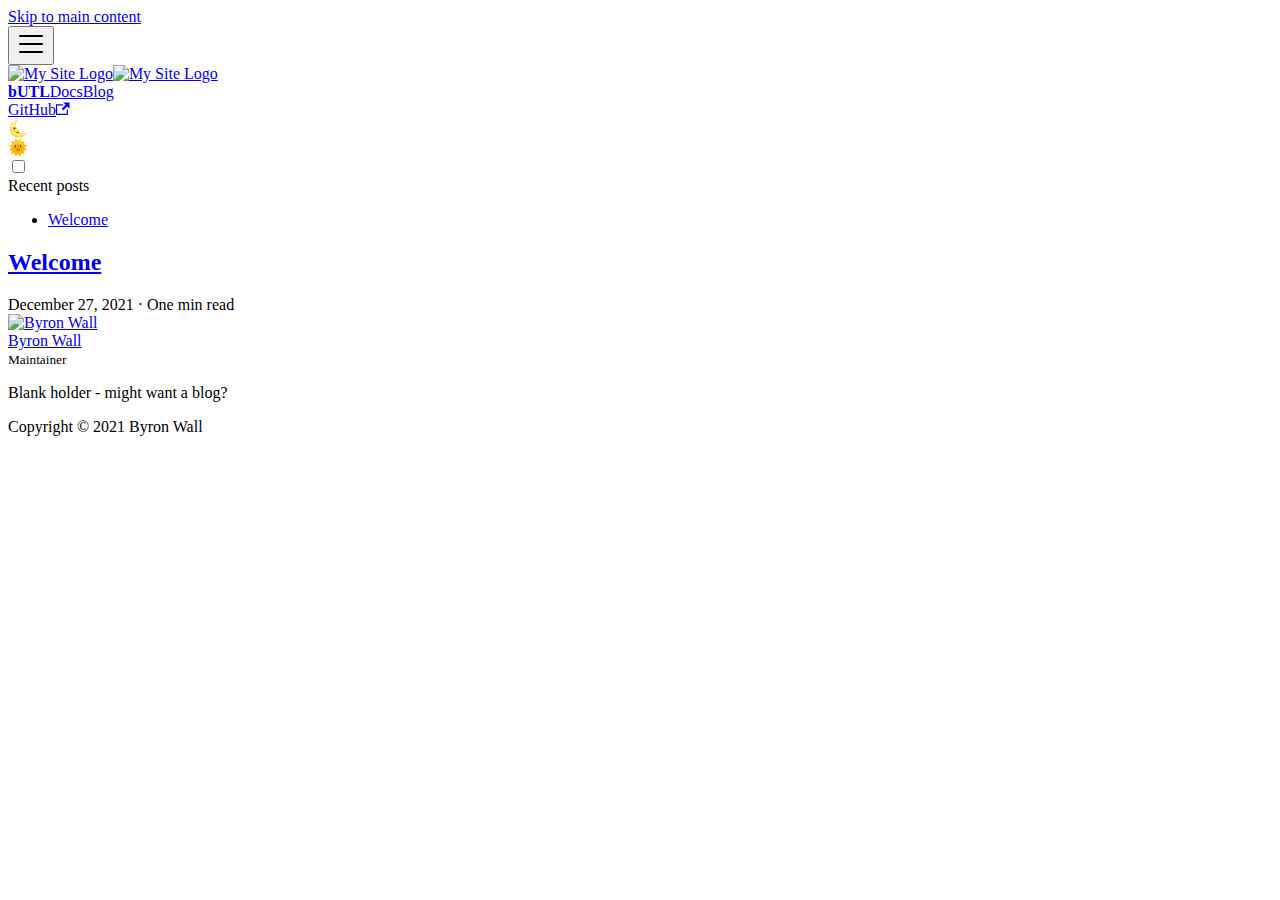
==== commit ee9b1792: "Deploy website - based on 4c0a4aa912190847cb10c648ff0591e5dd855aac" ====
--- a/blog/index.html
+++ b/blog/index.html
@@ -4,15 +4,15 @@
 <meta charset="UTF-8">
 <meta name="viewport" content="width=device-width,initial-scale=1">
 <meta name="generator" content="Docusaurus v2.0.0-beta.14">
-<link rel="alternate" type="application/rss+xml" href="/blog/rss.xml" title="bUTL RSS Feed">
-<link rel="alternate" type="application/atom+xml" href="/blog/atom.xml" title="bUTL Atom Feed"><title data-react-helmet="true">Blog | bUTL</title><meta data-react-helmet="true" property="og:title" content="Blog | bUTL"><meta data-react-helmet="true" name="twitter:card" content="summary_large_image"><meta data-react-helmet="true" name="description" content="Blog"><meta data-react-helmet="true" property="og:description" content="Blog"><meta data-react-helmet="true" property="og:url" content="https://byronwall.github.io/blog"><meta data-react-helmet="true" name="docusaurus_locale" content="en"><meta data-react-helmet="true" name="docusaurus_tag" content="blog_posts_list"><link data-react-helmet="true" rel="icon" href="/img/favicon.ico"><link data-react-helmet="true" rel="canonical" href="https://byronwall.github.io/blog"><link data-react-helmet="true" rel="alternate" href="https://byronwall.github.io/blog" hreflang="en"><link data-react-helmet="true" rel="alternate" href="https://byronwall.github.io/blog" hreflang="x-default"><link rel="stylesheet" href="/assets/css/styles.663ff1a6.css">
-<link rel="preload" href="/assets/js/runtime~main.9b7cae02.js" as="script">
-<link rel="preload" href="/assets/js/main.c1f9f450.js" as="script">
+<link rel="alternate" type="application/rss+xml" href="/bUTL/blog/rss.xml" title="bUTL RSS Feed">
+<link rel="alternate" type="application/atom+xml" href="/bUTL/blog/atom.xml" title="bUTL Atom Feed"><title data-react-helmet="true">Blog | bUTL</title><meta data-react-helmet="true" property="og:title" content="Blog | bUTL"><meta data-react-helmet="true" name="twitter:card" content="summary_large_image"><meta data-react-helmet="true" name="description" content="Blog"><meta data-react-helmet="true" property="og:description" content="Blog"><meta data-react-helmet="true" property="og:url" content="https://byronwall.github.io/bUTL/blog"><meta data-react-helmet="true" name="docusaurus_locale" content="en"><meta data-react-helmet="true" name="docusaurus_tag" content="blog_posts_list"><link data-react-helmet="true" rel="icon" href="/bUTL/img/favicon.ico"><link data-react-helmet="true" rel="canonical" href="https://byronwall.github.io/bUTL/blog"><link data-react-helmet="true" rel="alternate" href="https://byronwall.github.io/bUTL/blog" hreflang="en"><link data-react-helmet="true" rel="alternate" href="https://byronwall.github.io/bUTL/blog" hreflang="x-default"><link rel="stylesheet" href="/bUTL/assets/css/styles.663ff1a6.css">
+<link rel="preload" href="/bUTL/assets/js/runtime~main.9d62dcc1.js" as="script">
+<link rel="preload" href="/bUTL/assets/js/main.d030d661.js" as="script">
 </head>
 <body>
 <script>!function(){function t(t){document.documentElement.setAttribute("data-theme",t)}var e=function(){var t=null;try{t=localStorage.getItem("theme")}catch(t){}return t}();t(null!==e?e:"light")}()</script><div id="__docusaurus">
-<div><a href="#" class="skipToContent_OuoZ">Skip to main content</a></div><nav class="navbar navbar--fixed-top"><div class="navbar__inner"><div class="navbar__items"><button aria-label="Navigation bar toggle" class="navbar__toggle clean-btn" type="button" tabindex="0"><svg width="30" height="30" viewBox="0 0 30 30" aria-hidden="true"><path stroke="currentColor" stroke-linecap="round" stroke-miterlimit="10" stroke-width="2" d="M4 7h22M4 15h22M4 23h22"></path></svg></button><a class="navbar__brand" href="/"><div class="navbar__logo"><img src="/img/logo.svg" alt="My Site Logo" class="themedImage_TMUO themedImage--light_4Vu1"><img src="/img/logo.svg" alt="My Site Logo" class="themedImage_TMUO themedImage--dark_uzRr"></div><b class="navbar__title">bUTL</b></a><a class="navbar__item navbar__link" href="/docs/bUTL">Docs</a><a aria-current="page" class="navbar__item navbar__link navbar__link--active" href="/blog">Blog</a></div><div class="navbar__items navbar__items--right"><a href="https://github.com/byronwall/bUTL" target="_blank" rel="noopener noreferrer" class="navbar__item navbar__link"><span>GitHub<svg width="13.5" height="13.5" aria-hidden="true" viewBox="0 0 24 24" class="iconExternalLink_wgqa"><path fill="currentColor" d="M21 13v10h-21v-19h12v2h-10v15h17v-8h2zm3-12h-10.988l4.035 4-6.977 7.07 2.828 2.828 6.977-7.07 4.125 4.172v-11z"></path></svg></span></a><div class="toggle_iYfV toggle_2i4l toggleDisabled_xj38"><div class="toggleTrack_t-f2" role="button" tabindex="-1"><div class="toggleTrackCheck_mk7D"><span class="toggleIcon_pHJ9">🌜</span></div><div class="toggleTrackX_dm8H"><span class="toggleIcon_pHJ9">🌞</span></div><div class="toggleTrackThumb_W6To"></div></div><input type="checkbox" class="toggleScreenReader_h9qa" aria-label="Switch between dark and light mode"></div></div></div><div role="presentation" class="navbar-sidebar__backdrop"></div></nav><div class="main-wrapper blog-wrapper blog-list-page"><div class="container margin-vert--lg"><div class="row"><aside class="col col--3"><nav class="sidebar_q+wC thin-scrollbar" aria-label="Blog recent posts navigation"><div class="sidebarItemTitle_9G5K margin-bottom--md">Recent posts</div><ul class="sidebarItemList_6T4b"><li class="sidebarItem_cjdF"><a class="sidebarItemLink_zyXk" href="/blog/welcome">Welcome</a></li></ul></nav></aside><main class="col col--7" itemscope="" itemtype="http://schema.org/Blog"><article class="margin-bottom--xl" itemprop="blogPost" itemscope="" itemtype="http://schema.org/BlogPosting"><header><h2 class="blogPostTitle_d4p0" itemprop="headline"><a itemprop="url" href="/blog/welcome">Welcome</a></h2><div class="blogPostData_-Im+ margin-vert--md"><time datetime="2021-12-27T00:00:00.000Z" itemprop="datePublished">December 27, 2021</time> · <!-- -->One min read</div><div class="row margin-top--md margin-bottom--sm"><div class="col col--6 authorCol_8c0z"><div class="avatar margin-bottom--sm"><a href="https://github.com/byronwall" target="_blank" rel="noopener noreferrer" class="avatar__photo-link avatar__photo"><img class="image_9q7L" src="https://github.com/byronwall.png" alt="Byron Wall"></a><div class="avatar__intro" itemprop="author" itemscope="" itemtype="https://schema.org/Person"><div class="avatar__name"><a href="https://github.com/byronwall" target="_blank" rel="noopener noreferrer" itemprop="url"><span itemprop="name">Byron Wall</span></a></div><small class="avatar__subtitle" itemprop="description">Maintainer</small></div></div></div></div></header><div class="markdown" itemprop="articleBody"><p>Blank holder - might want a blog?</p></div></article><nav class="pagination-nav" aria-label="Blog list page navigation"><div class="pagination-nav__item"></div><div class="pagination-nav__item pagination-nav__item--next"></div></nav></main></div></div></div><footer class="footer footer--dark"><div class="container container-fluid"><div class="footer__bottom text--center"><div class="footer__copyright">Copyright © 2021 Byron Wall</div></div></div></footer></div>
-<script src="/assets/js/runtime~main.9b7cae02.js"></script>
-<script src="/assets/js/main.c1f9f450.js"></script>
+<div><a href="#" class="skipToContent_OuoZ">Skip to main content</a></div><nav class="navbar navbar--fixed-top"><div class="navbar__inner"><div class="navbar__items"><button aria-label="Navigation bar toggle" class="navbar__toggle clean-btn" type="button" tabindex="0"><svg width="30" height="30" viewBox="0 0 30 30" aria-hidden="true"><path stroke="currentColor" stroke-linecap="round" stroke-miterlimit="10" stroke-width="2" d="M4 7h22M4 15h22M4 23h22"></path></svg></button><a class="navbar__brand" href="/bUTL/"><div class="navbar__logo"><img src="/bUTL/img/logo.svg" alt="My Site Logo" class="themedImage_TMUO themedImage--light_4Vu1"><img src="/bUTL/img/logo.svg" alt="My Site Logo" class="themedImage_TMUO themedImage--dark_uzRr"></div><b class="navbar__title">bUTL</b></a><a class="navbar__item navbar__link" href="/bUTL/docs/bUTL">Docs</a><a aria-current="page" class="navbar__item navbar__link navbar__link--active" href="/bUTL/blog">Blog</a></div><div class="navbar__items navbar__items--right"><a href="https://github.com/byronwall/bUTL" target="_blank" rel="noopener noreferrer" class="navbar__item navbar__link"><span>GitHub<svg width="13.5" height="13.5" aria-hidden="true" viewBox="0 0 24 24" class="iconExternalLink_wgqa"><path fill="currentColor" d="M21 13v10h-21v-19h12v2h-10v15h17v-8h2zm3-12h-10.988l4.035 4-6.977 7.07 2.828 2.828 6.977-7.07 4.125 4.172v-11z"></path></svg></span></a><div class="toggle_iYfV toggle_2i4l toggleDisabled_xj38"><div class="toggleTrack_t-f2" role="button" tabindex="-1"><div class="toggleTrackCheck_mk7D"><span class="toggleIcon_pHJ9">🌜</span></div><div class="toggleTrackX_dm8H"><span class="toggleIcon_pHJ9">🌞</span></div><div class="toggleTrackThumb_W6To"></div></div><input type="checkbox" class="toggleScreenReader_h9qa" aria-label="Switch between dark and light mode"></div></div></div><div role="presentation" class="navbar-sidebar__backdrop"></div></nav><div class="main-wrapper blog-wrapper blog-list-page"><div class="container margin-vert--lg"><div class="row"><aside class="col col--3"><nav class="sidebar_q+wC thin-scrollbar" aria-label="Blog recent posts navigation"><div class="sidebarItemTitle_9G5K margin-bottom--md">Recent posts</div><ul class="sidebarItemList_6T4b"><li class="sidebarItem_cjdF"><a class="sidebarItemLink_zyXk" href="/bUTL/blog/welcome">Welcome</a></li></ul></nav></aside><main class="col col--7" itemscope="" itemtype="http://schema.org/Blog"><article class="margin-bottom--xl" itemprop="blogPost" itemscope="" itemtype="http://schema.org/BlogPosting"><header><h2 class="blogPostTitle_d4p0" itemprop="headline"><a itemprop="url" href="/bUTL/blog/welcome">Welcome</a></h2><div class="blogPostData_-Im+ margin-vert--md"><time datetime="2021-12-27T00:00:00.000Z" itemprop="datePublished">December 27, 2021</time> · <!-- -->One min read</div><div class="row margin-top--md margin-bottom--sm"><div class="col col--6 authorCol_8c0z"><div class="avatar margin-bottom--sm"><a href="https://github.com/byronwall" target="_blank" rel="noopener noreferrer" class="avatar__photo-link avatar__photo"><img class="image_9q7L" src="https://github.com/byronwall.png" alt="Byron Wall"></a><div class="avatar__intro" itemprop="author" itemscope="" itemtype="https://schema.org/Person"><div class="avatar__name"><a href="https://github.com/byronwall" target="_blank" rel="noopener noreferrer" itemprop="url"><span itemprop="name">Byron Wall</span></a></div><small class="avatar__subtitle" itemprop="description">Maintainer</small></div></div></div></div></header><div class="markdown" itemprop="articleBody"><p>Blank holder - might want a blog?</p></div></article><nav class="pagination-nav" aria-label="Blog list page navigation"><div class="pagination-nav__item"></div><div class="pagination-nav__item pagination-nav__item--next"></div></nav></main></div></div></div><footer class="footer footer--dark"><div class="container container-fluid"><div class="footer__bottom text--center"><div class="footer__copyright">Copyright © 2021 Byron Wall</div></div></div></footer></div>
+<script src="/bUTL/assets/js/runtime~main.9d62dcc1.js"></script>
+<script src="/bUTL/assets/js/main.d030d661.js"></script>
 </body>
 </html>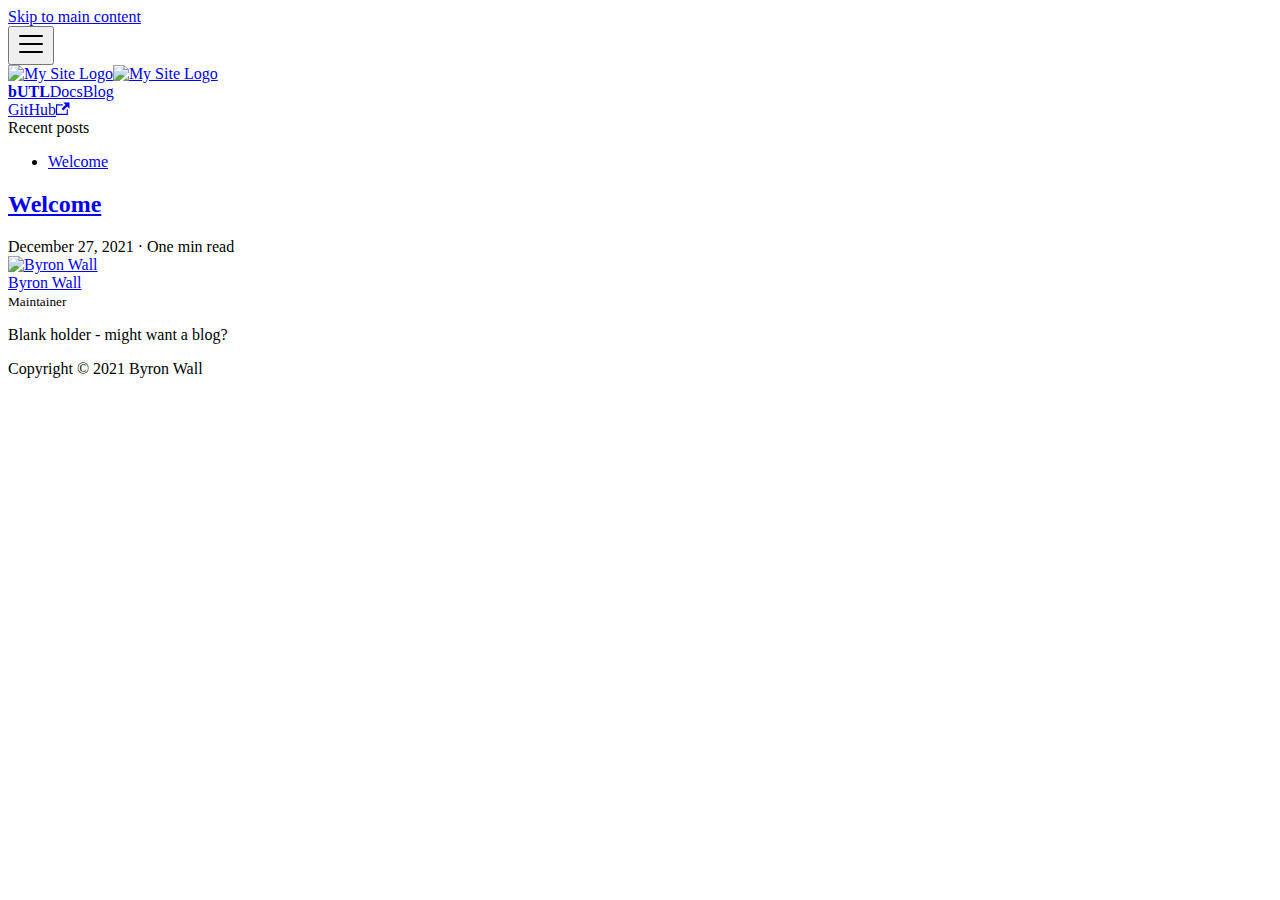
==== commit 2c6c9d74: "Deploy website - based on f6296d3c3c8e9232c4bd64602516c4c648a5b0c8" ====
--- a/blog/index.html
+++ b/blog/index.html
@@ -6,13 +6,13 @@
 <meta name="generator" content="Docusaurus v2.0.0-beta.14">
 <link rel="alternate" type="application/rss+xml" href="/bUTL/blog/rss.xml" title="bUTL RSS Feed">
 <link rel="alternate" type="application/atom+xml" href="/bUTL/blog/atom.xml" title="bUTL Atom Feed"><title data-react-helmet="true">Blog | bUTL</title><meta data-react-helmet="true" property="og:title" content="Blog | bUTL"><meta data-react-helmet="true" name="twitter:card" content="summary_large_image"><meta data-react-helmet="true" name="description" content="Blog"><meta data-react-helmet="true" property="og:description" content="Blog"><meta data-react-helmet="true" property="og:url" content="https://byronwall.github.io/bUTL/blog"><meta data-react-helmet="true" name="docusaurus_locale" content="en"><meta data-react-helmet="true" name="docusaurus_tag" content="blog_posts_list"><link data-react-helmet="true" rel="icon" href="/bUTL/img/favicon.ico"><link data-react-helmet="true" rel="canonical" href="https://byronwall.github.io/bUTL/blog"><link data-react-helmet="true" rel="alternate" href="https://byronwall.github.io/bUTL/blog" hreflang="en"><link data-react-helmet="true" rel="alternate" href="https://byronwall.github.io/bUTL/blog" hreflang="x-default"><link rel="stylesheet" href="/bUTL/assets/css/styles.663ff1a6.css">
-<link rel="preload" href="/bUTL/assets/js/runtime~main.9d62dcc1.js" as="script">
-<link rel="preload" href="/bUTL/assets/js/main.d030d661.js" as="script">
+<link rel="preload" href="/bUTL/assets/js/runtime~main.0abe4bc2.js" as="script">
+<link rel="preload" href="/bUTL/assets/js/main.f79ec668.js" as="script">
 </head>
 <body>
 <script>!function(){function t(t){document.documentElement.setAttribute("data-theme",t)}var e=function(){var t=null;try{t=localStorage.getItem("theme")}catch(t){}return t}();t(null!==e?e:"light")}()</script><div id="__docusaurus">
-<div><a href="#" class="skipToContent_OuoZ">Skip to main content</a></div><nav class="navbar navbar--fixed-top"><div class="navbar__inner"><div class="navbar__items"><button aria-label="Navigation bar toggle" class="navbar__toggle clean-btn" type="button" tabindex="0"><svg width="30" height="30" viewBox="0 0 30 30" aria-hidden="true"><path stroke="currentColor" stroke-linecap="round" stroke-miterlimit="10" stroke-width="2" d="M4 7h22M4 15h22M4 23h22"></path></svg></button><a class="navbar__brand" href="/bUTL/"><div class="navbar__logo"><img src="/bUTL/img/logo.svg" alt="My Site Logo" class="themedImage_TMUO themedImage--light_4Vu1"><img src="/bUTL/img/logo.svg" alt="My Site Logo" class="themedImage_TMUO themedImage--dark_uzRr"></div><b class="navbar__title">bUTL</b></a><a class="navbar__item navbar__link" href="/bUTL/docs/bUTL">Docs</a><a aria-current="page" class="navbar__item navbar__link navbar__link--active" href="/bUTL/blog">Blog</a></div><div class="navbar__items navbar__items--right"><a href="https://github.com/byronwall/bUTL" target="_blank" rel="noopener noreferrer" class="navbar__item navbar__link"><span>GitHub<svg width="13.5" height="13.5" aria-hidden="true" viewBox="0 0 24 24" class="iconExternalLink_wgqa"><path fill="currentColor" d="M21 13v10h-21v-19h12v2h-10v15h17v-8h2zm3-12h-10.988l4.035 4-6.977 7.07 2.828 2.828 6.977-7.07 4.125 4.172v-11z"></path></svg></span></a><div class="toggle_iYfV toggle_2i4l toggleDisabled_xj38"><div class="toggleTrack_t-f2" role="button" tabindex="-1"><div class="toggleTrackCheck_mk7D"><span class="toggleIcon_pHJ9">🌜</span></div><div class="toggleTrackX_dm8H"><span class="toggleIcon_pHJ9">🌞</span></div><div class="toggleTrackThumb_W6To"></div></div><input type="checkbox" class="toggleScreenReader_h9qa" aria-label="Switch between dark and light mode"></div></div></div><div role="presentation" class="navbar-sidebar__backdrop"></div></nav><div class="main-wrapper blog-wrapper blog-list-page"><div class="container margin-vert--lg"><div class="row"><aside class="col col--3"><nav class="sidebar_q+wC thin-scrollbar" aria-label="Blog recent posts navigation"><div class="sidebarItemTitle_9G5K margin-bottom--md">Recent posts</div><ul class="sidebarItemList_6T4b"><li class="sidebarItem_cjdF"><a class="sidebarItemLink_zyXk" href="/bUTL/blog/welcome">Welcome</a></li></ul></nav></aside><main class="col col--7" itemscope="" itemtype="http://schema.org/Blog"><article class="margin-bottom--xl" itemprop="blogPost" itemscope="" itemtype="http://schema.org/BlogPosting"><header><h2 class="blogPostTitle_d4p0" itemprop="headline"><a itemprop="url" href="/bUTL/blog/welcome">Welcome</a></h2><div class="blogPostData_-Im+ margin-vert--md"><time datetime="2021-12-27T00:00:00.000Z" itemprop="datePublished">December 27, 2021</time> · <!-- -->One min read</div><div class="row margin-top--md margin-bottom--sm"><div class="col col--6 authorCol_8c0z"><div class="avatar margin-bottom--sm"><a href="https://github.com/byronwall" target="_blank" rel="noopener noreferrer" class="avatar__photo-link avatar__photo"><img class="image_9q7L" src="https://github.com/byronwall.png" alt="Byron Wall"></a><div class="avatar__intro" itemprop="author" itemscope="" itemtype="https://schema.org/Person"><div class="avatar__name"><a href="https://github.com/byronwall" target="_blank" rel="noopener noreferrer" itemprop="url"><span itemprop="name">Byron Wall</span></a></div><small class="avatar__subtitle" itemprop="description">Maintainer</small></div></div></div></div></header><div class="markdown" itemprop="articleBody"><p>Blank holder - might want a blog?</p></div></article><nav class="pagination-nav" aria-label="Blog list page navigation"><div class="pagination-nav__item"></div><div class="pagination-nav__item pagination-nav__item--next"></div></nav></main></div></div></div><footer class="footer footer--dark"><div class="container container-fluid"><div class="footer__bottom text--center"><div class="footer__copyright">Copyright © 2021 Byron Wall</div></div></div></footer></div>
-<script src="/bUTL/assets/js/runtime~main.9d62dcc1.js"></script>
-<script src="/bUTL/assets/js/main.d030d661.js"></script>
+<div><a href="#" class="skipToContent_OuoZ">Skip to main content</a></div><nav class="navbar navbar--fixed-top"><div class="navbar__inner"><div class="navbar__items"><button aria-label="Navigation bar toggle" class="navbar__toggle clean-btn" type="button" tabindex="0"><svg width="30" height="30" viewBox="0 0 30 30" aria-hidden="true"><path stroke="currentColor" stroke-linecap="round" stroke-miterlimit="10" stroke-width="2" d="M4 7h22M4 15h22M4 23h22"></path></svg></button><a class="navbar__brand" href="/bUTL/"><div class="navbar__logo"><img src="/bUTL/img/favicon.ico" alt="My Site Logo" class="themedImage_TMUO themedImage--light_4Vu1"><img src="/bUTL/img/favicon.ico" alt="My Site Logo" class="themedImage_TMUO themedImage--dark_uzRr"></div><b class="navbar__title">bUTL</b></a><a class="navbar__item navbar__link" href="/bUTL/docs/bUTL">Docs</a><a aria-current="page" class="navbar__item navbar__link navbar__link--active" href="/bUTL/blog">Blog</a></div><div class="navbar__items navbar__items--right"><a href="https://github.com/byronwall/bUTL" target="_blank" rel="noopener noreferrer" class="navbar__item navbar__link"><span>GitHub<svg width="13.5" height="13.5" aria-hidden="true" viewBox="0 0 24 24" class="iconExternalLink_wgqa"><path fill="currentColor" d="M21 13v10h-21v-19h12v2h-10v15h17v-8h2zm3-12h-10.988l4.035 4-6.977 7.07 2.828 2.828 6.977-7.07 4.125 4.172v-11z"></path></svg></span></a></div></div><div role="presentation" class="navbar-sidebar__backdrop"></div></nav><div class="main-wrapper blog-wrapper blog-list-page"><div class="container margin-vert--lg"><div class="row"><aside class="col col--3"><nav class="sidebar_q+wC thin-scrollbar" aria-label="Blog recent posts navigation"><div class="sidebarItemTitle_9G5K margin-bottom--md">Recent posts</div><ul class="sidebarItemList_6T4b"><li class="sidebarItem_cjdF"><a class="sidebarItemLink_zyXk" href="/bUTL/blog/welcome">Welcome</a></li></ul></nav></aside><main class="col col--7" itemscope="" itemtype="http://schema.org/Blog"><article class="margin-bottom--xl" itemprop="blogPost" itemscope="" itemtype="http://schema.org/BlogPosting"><header><h2 class="blogPostTitle_d4p0" itemprop="headline"><a itemprop="url" href="/bUTL/blog/welcome">Welcome</a></h2><div class="blogPostData_-Im+ margin-vert--md"><time datetime="2021-12-27T00:00:00.000Z" itemprop="datePublished">December 27, 2021</time> · <!-- -->One min read</div><div class="row margin-top--md margin-bottom--sm"><div class="col col--6 authorCol_8c0z"><div class="avatar margin-bottom--sm"><a href="https://github.com/byronwall" target="_blank" rel="noopener noreferrer" class="avatar__photo-link avatar__photo"><img class="image_9q7L" src="https://github.com/byronwall.png" alt="Byron Wall"></a><div class="avatar__intro" itemprop="author" itemscope="" itemtype="https://schema.org/Person"><div class="avatar__name"><a href="https://github.com/byronwall" target="_blank" rel="noopener noreferrer" itemprop="url"><span itemprop="name">Byron Wall</span></a></div><small class="avatar__subtitle" itemprop="description">Maintainer</small></div></div></div></div></header><div class="markdown" itemprop="articleBody"><p>Blank holder - might want a blog?</p></div></article><nav class="pagination-nav" aria-label="Blog list page navigation"><div class="pagination-nav__item"></div><div class="pagination-nav__item pagination-nav__item--next"></div></nav></main></div></div></div><footer class="footer footer--dark"><div class="container container-fluid"><div class="footer__bottom text--center"><div class="footer__copyright">Copyright © 2021 Byron Wall</div></div></div></footer></div>
+<script src="/bUTL/assets/js/runtime~main.0abe4bc2.js"></script>
+<script src="/bUTL/assets/js/main.f79ec668.js"></script>
 </body>
 </html>